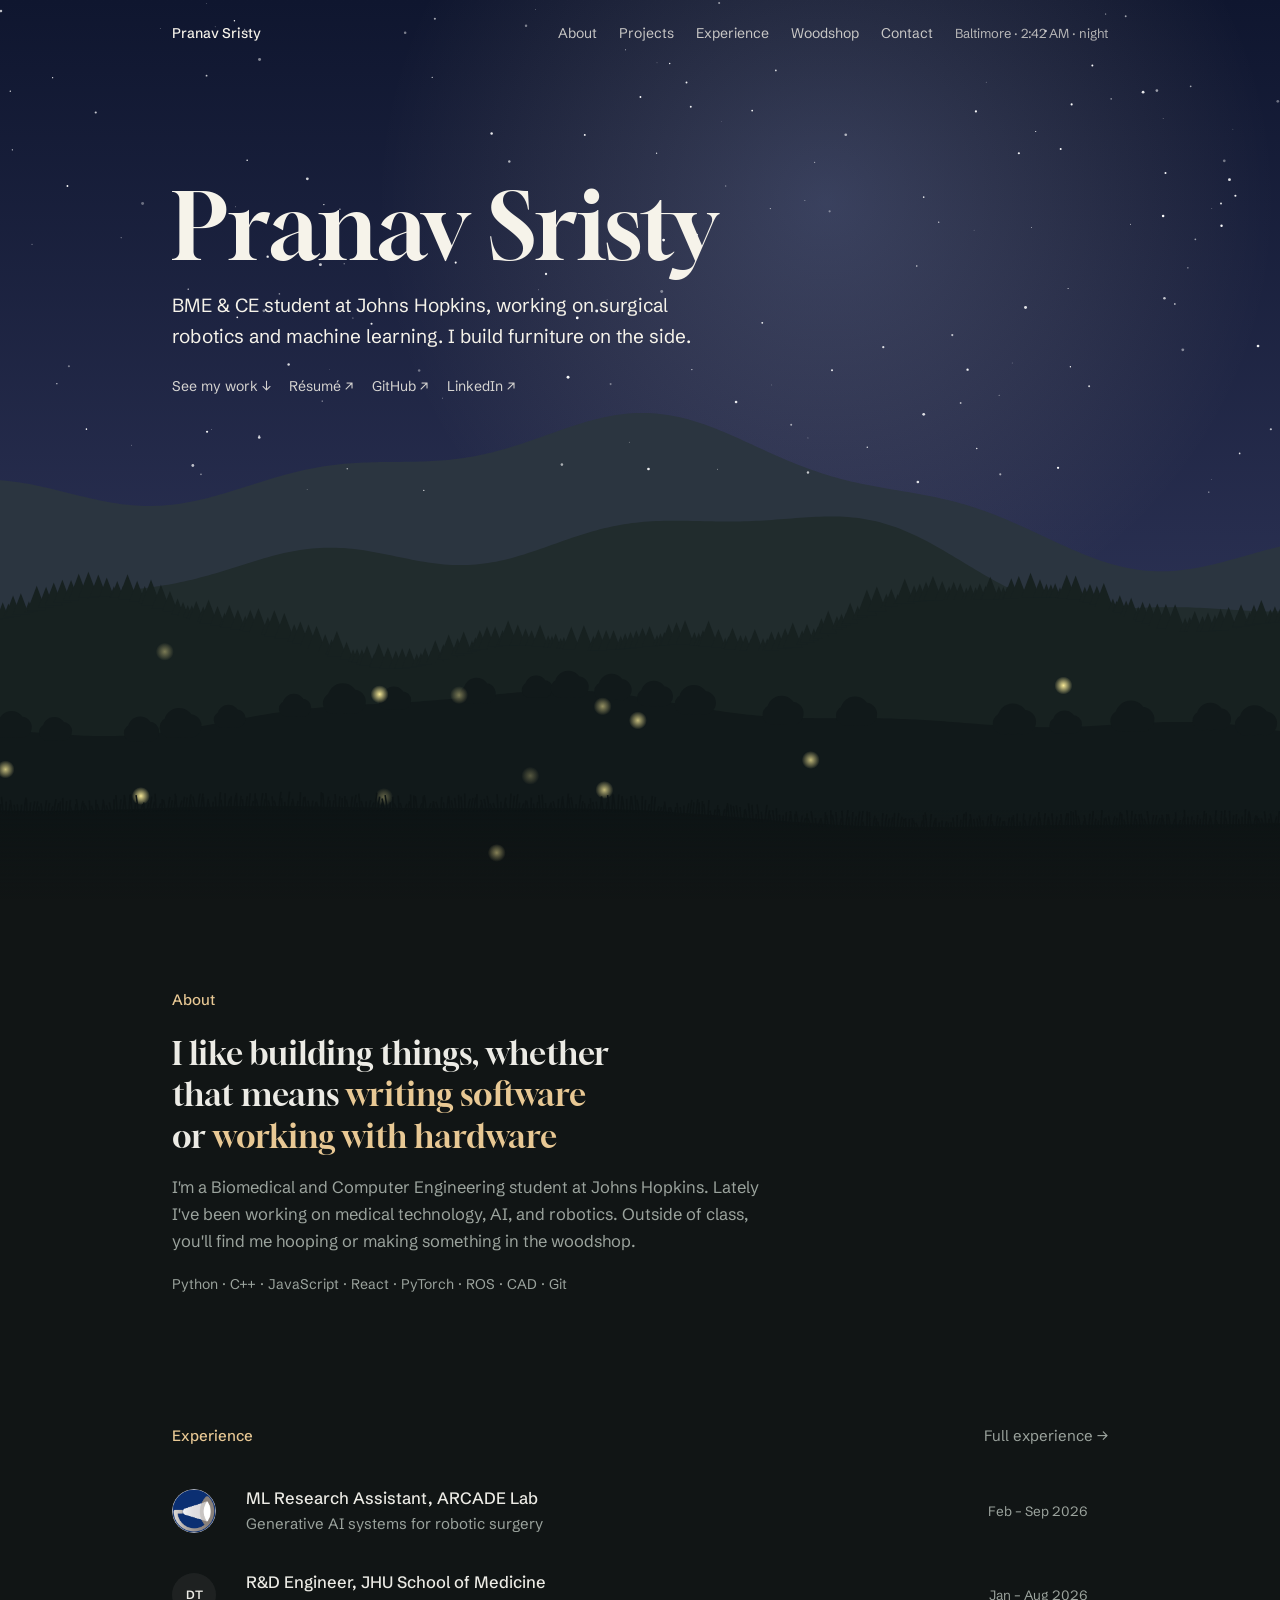
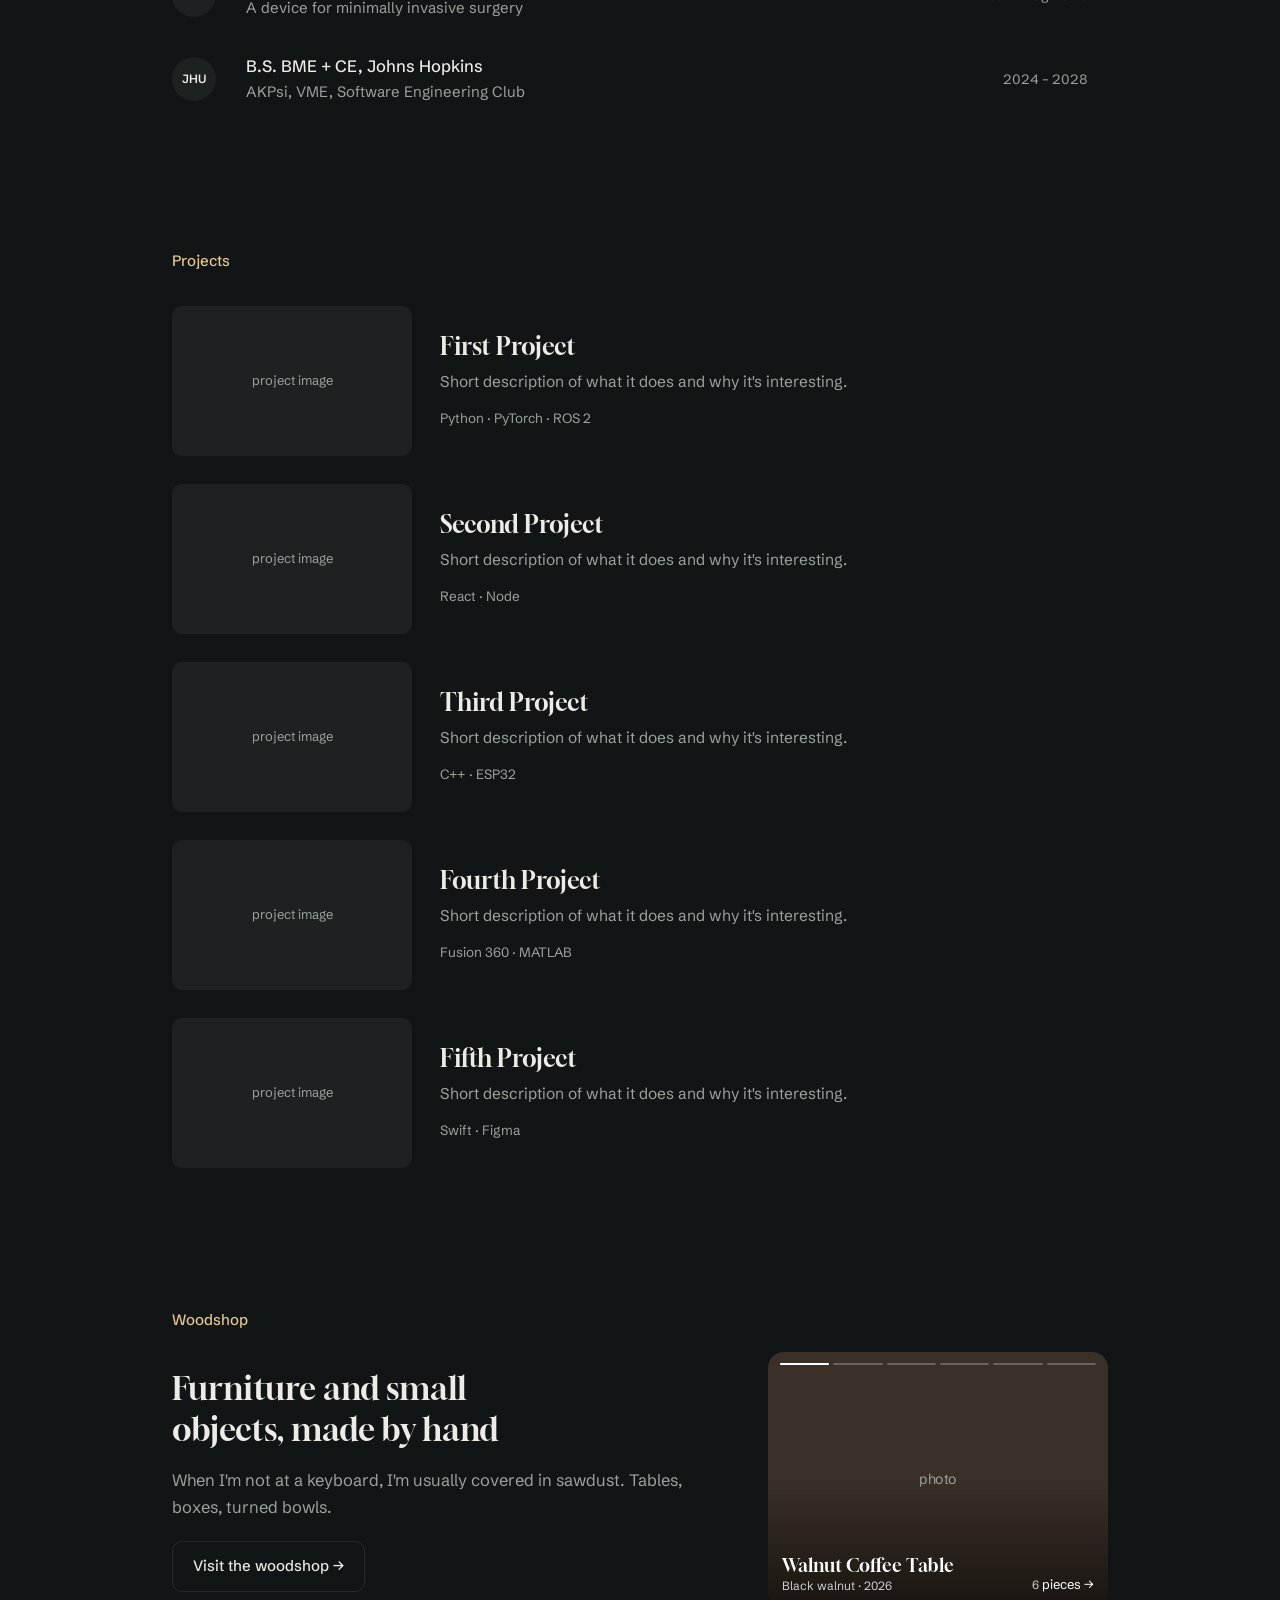
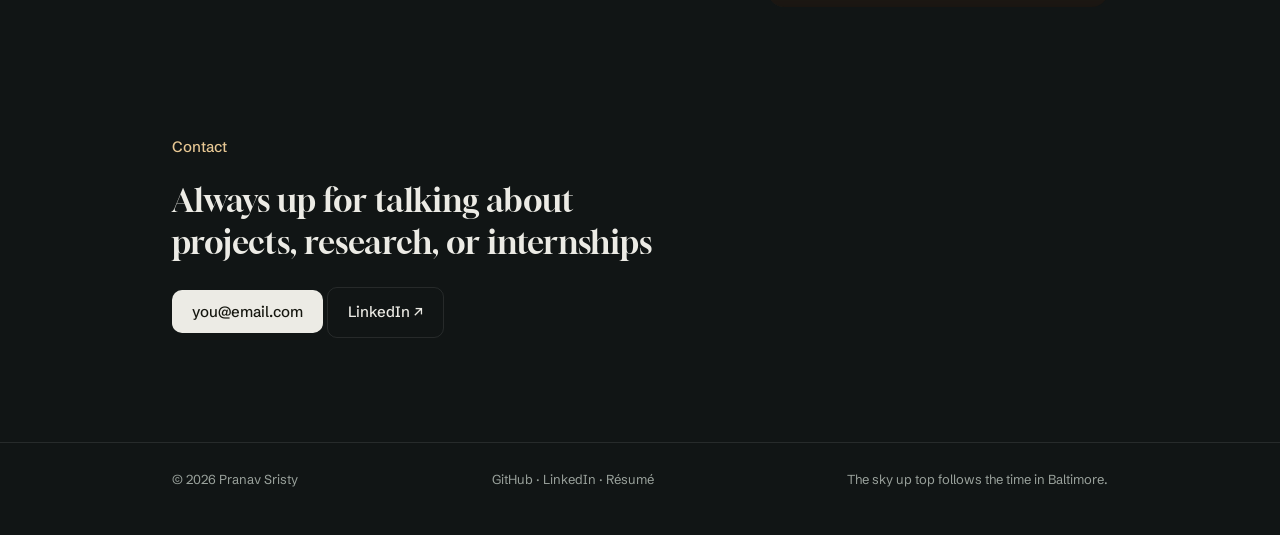
==== index.html @ ffb3550a "Rename Work to Projects, equal project rows, cleaner type and styling Co-Authored-By: Claude Opus 5." ====
<!DOCTYPE html>
<html lang="en">
<head>
  <meta charset="UTF-8" />
  <meta name="viewport" content="width=device-width, initial-scale=1.0" />
  <title>Pranav Sristy</title>
  <meta name="description" content="Pranav Sristy: Biomedical & Computer Engineering at Johns Hopkins. Surgical robotics, machine learning, and woodworking." />
  <link rel="preconnect" href="https://fonts.googleapis.com" />
  <link rel="preconnect" href="https://fonts.gstatic.com" crossorigin />
  <link href="https://fonts.googleapis.com/css2?family=Gloock&family=Schibsted+Grotesk:wght@400;500;600&display=swap" rel="stylesheet" />
  <link rel="stylesheet" href="style.css?v=10" />
</head>
<body>
  <header class="site-header">
    <div class="wrap">
      <a class="name" href="#top">Pranav Sristy</a>
      <nav><a href="#about" class="hide-sm">About</a><a href="#projects">Projects</a><a href="experience.html">Experience</a><a href="woodworking.html">Woodshop</a><a href="#contact" class="hide-sm">Contact</a><span class="when" id="when">Baltimore</span></nav>
    </div>
  </header>

  <section class="scene-hero" id="top">
    <canvas class="scene" aria-hidden="true"></canvas>
    <div class="hero-text"><div class="wrap">
      <h1 class="fade">Pranav Sristy</h1>
      <p class="fade" style="animation-delay:.2s">BME &amp; CE student at Johns Hopkins, working on surgical robotics and machine learning. I build furniture on the side.</p>
      <div class="hero-links fade" style="animation-delay:.35s"><a href="#projects">See my work ↓</a><a href="resume.pdf" target="_blank">Résumé ↗</a><a href="https://github.com/yourusername" target="_blank" rel="noopener">GitHub ↗</a><a href="https://linkedin.com/in/yourusername" target="_blank" rel="noopener">LinkedIn ↗</a></div>
    </div></div>
  </section>

  <main><div class="wrap">

    <!-- ============ ABOUT ============ -->
    <section id="about" class="reveal">
      <div class="label"><span>About</span></div>
      <p class="big">I like building things, whether that means <em>writing software</em> or <em>working with hardware</em></p>
      <p class="p">I'm a Biomedical and Computer Engineering student at Johns Hopkins. Lately I've been working on medical technology, AI, and robotics. Outside of class, you'll find me hooping or making something in the woodshop.</p>
      <p class="stack">Python · C++ · JavaScript · React · PyTorch · ROS · CAD · Git</p>
    </section>

    <!-- ============ EXPERIENCE ============
         Each row links to its entry on experience.html (the #id must match there) -->
    <section id="experience" class="reveal">
      <div class="label"><span>Experience</span><a href="experience.html">Full experience →</a></div>
      <a class="xp-row" href="experience.html#arcade"><div class="logo"><img src="images/arcade_img.png" alt="ARCADE Lab"></div><div><b>ML Research Assistant, ARCADE Lab</b><p>Generative AI systems for robotic surgery</p></div><span class="meta">Feb – Sep 2026<span class="arrow">→</span></span></a>
      <a class="xp-row" href="experience.html#design-team"><div class="logo">DT</div><div><b>R&amp;D Engineer, JHU School of Medicine</b><p>A device for minimally invasive surgery</p></div><span class="meta">Jan – Aug 2026<span class="arrow">→</span></span></a>
      <a class="xp-row" href="experience.html#jhu"><div class="logo">JHU</div><div><b>B.S. BME + CE, Johns Hopkins</b><p>AKPsi, VME, Software Engineering Club</p></div><span class="meta">2024 – 2028<span class="arrow">→</span></span></a>
    </section>

    <!-- ============ PROJECTS ============
         Each card opens its own page in projects/. To add a cover image, put it in images/ and swap the placeholder for the <img> -->
    <section id="projects">
      <div class="label reveal"><span>Projects</span></div>
      <div class="cards">
        <a class="card reveal" href="projects/project-1.html">
          <div class="img"><div class="ph">project image</div><!-- <img src="images/project-1/cover.jpg" alt="First Project"> --></div>
          <div class="b"><div class="top"><b>First Project</b><span class="go">→</span></div><p>Short description of what it does and why it's interesting.</p><p class="stack">Python · PyTorch · ROS 2</p></div>
        </a>
        <a class="card reveal" href="projects/project-2.html">
          <div class="img"><div class="ph">project image</div><!-- <img src="images/project-2/cover.jpg" alt="Second Project"> --></div>
          <div class="b"><div class="top"><b>Second Project</b><span class="go">→</span></div><p>Short description of what it does and why it's interesting.</p><p class="stack">React · Node</p></div>
        </a>
        <a class="card reveal" href="projects/project-3.html">
          <div class="img"><div class="ph">project image</div><!-- <img src="images/project-3/cover.jpg" alt="Third Project"> --></div>
          <div class="b"><div class="top"><b>Third Project</b><span class="go">→</span></div><p>Short description of what it does and why it's interesting.</p><p class="stack">C++ · ESP32</p></div>
        </a>
        <a class="card reveal" href="projects/project-4.html">
          <div class="img"><div class="ph">project image</div><!-- <img src="images/project-4/cover.jpg" alt="Fourth Project"> --></div>
          <div class="b"><div class="top"><b>Fourth Project</b><span class="go">→</span></div><p>Short description of what it does and why it's interesting.</p><p class="stack">Fusion 360 · MATLAB</p></div>
        </a>
        <a class="card reveal" href="projects/project-5.html">
          <div class="img"><div class="ph">project image</div><!-- <img src="images/project-5/cover.jpg" alt="Fifth Project"> --></div>
          <div class="b"><div class="top"><b>Fifth Project</b><span class="go">→</span></div><p>Short description of what it does and why it's interesting.</p><p class="stack">Swift · Figma</p></div>
        </a>
      </div>
    </section>

    <!-- ============ WOODSHOP ============ -->
    <section id="woodshop" class="reveal">
      <div class="label"><span>Woodshop</span></div>
      <div class="shop-row">
      <div>
        <p class="big">Furniture and small objects, made by hand</p>
        <p class="p">When I'm not at a keyboard, I'm usually covered in sawdust. Tables, boxes, turned bowls.</p>
        <a class="btn ghost" href="woodworking.html">Visit the woodshop →</a>
      </div>
      <!-- One frame that rotates through the pieces. To add a photo, replace a slide's
           <div class="ph">…</div> with <img src="images/woodworking/your-photo.jpg" alt="…">.
           Add or remove <figure> blocks freely; the counter and progress bars update themselves. -->
      <a class="shop-show" href="woodworking.html" id="shopShow" aria-label="See the woodshop">
        <figure class="slide" data-title="Walnut Coffee Table" data-meta="Black walnut · 2026"><div class="ph" style="background:#3a3027">photo</div></figure>
        <figure class="slide" data-title="Dovetailed Keepsake Box" data-meta="Cherry &amp; maple · 2025"><div class="ph" style="background:#3b2c26">photo</div></figure>
        <figure class="slide" data-title="Spalted Maple Bowl" data-meta="Spalted maple · 2025"><div class="ph" style="background:#36322a">photo</div></figure>
        <figure class="slide" data-title="End-Grain Cutting Board" data-meta="Maple, walnut, cherry · 2024"><div class="ph" style="background:#332d27">photo</div></figure>
        <figure class="slide" data-title="Oak Bookshelf" data-meta="White oak · 2024"><div class="ph" style="background:#38342b">photo</div></figure>
        <figure class="slide" data-title="Pen Set" data-meta="Assorted hardwoods · 2024"><div class="ph" style="background:#352e2a">photo</div></figure>
        <div class="show-bars" aria-hidden="true"></div>
        <div class="show-cap"><div><b id="showTitle"></b><span id="showMeta"></span></div><span class="show-cta"><span id="showCount"></span> pieces →</span></div>
      </a>
      </div>
    </section>

    <!-- ============ CONTACT ============ -->
    <section id="contact" class="reveal">
      <div class="label"><span>Contact</span></div>
      <p class="big">Always up for talking about projects, research, or internships</p>
      <button class="btn" id="copyEmail" data-email="you@email.com">you@email.com</button>
      <a class="btn ghost" href="https://linkedin.com/in/yourusername" target="_blank" rel="noopener">LinkedIn ↗</a>
      <span class="copied" id="copied">copied ✓</span>
    </section>

  </div></main>

  <footer class="site-footer">
    <div class="wrap">
      <span>© <span id="year">2026</span> Pranav Sristy</span>
      <span><a href="https://github.com/yourusername" target="_blank" rel="noopener">GitHub</a> · <a href="https://linkedin.com/in/yourusername" target="_blank" rel="noopener">LinkedIn</a> · <a href="resume.pdf" target="_blank">Résumé</a></span>
      <span>The sky up top follows the time in Baltimore.</span>
    </div>
  </footer>

  <script src="scene.js?v=10"></script>
  <script src="main.js?v=10"></script>
</body>
</html>
---- style.css ----
/* =========================================================
   Shared styles for every page of the portfolio.
   The sky scene at the top of each page lives in scene.js.
   ========================================================= */

:root {
  --page: #18201b;              /* updated live by scene.js to match the hills */
  --ink: #ecebe5;
  --muted: #9ba39d;
  --faint: rgba(236, 235, 229, .06);
  --line: rgba(236, 235, 229, .1);
  --accent: #e8c894;            /* warm sunlight */
  --hero-ink: #f6f3ea;
  --max: 62rem;
  --serif: "Gloock", Georgia, serif;
  --sans: "Schibsted Grotesk", system-ui, sans-serif;
  --ease-out: cubic-bezier(.2, .8, .2, 1);
  --ease-move: cubic-bezier(.65, 0, .35, 1);
  color-scheme: dark;
}

* { box-sizing: border-box; margin: 0; padding: 0; }
html { scroll-behavior: smooth; scroll-padding-top: 80px; }
body {
  background: var(--page); color: var(--ink);
  font-family: var(--sans); font-size: 16.5px; line-height: 1.65;
  -webkit-font-smoothing: antialiased; transition: background-color 1s;
}
a { color: inherit; text-decoration: none; }
img { max-width: 100%; display: block; }
::selection { background: var(--accent); color: #1a1710; }
:focus-visible { outline: 2px solid var(--accent); outline-offset: 3px; border-radius: 6px; }

.wrap { max-width: var(--max); margin: 0 auto; padding-left: 28px; padding-right: 28px; position: relative; }
.meta { font-size: 13.5px; color: var(--muted); font-variant-numeric: tabular-nums; }
.link { color: var(--ink); text-decoration: underline; text-decoration-color: rgba(236, 235, 229, .3); text-underline-offset: 4px; transition: text-decoration-color .2s, color .2s; }
.link:hover { text-decoration-color: var(--accent); }
.ph { position: absolute; inset: 0; display: grid; place-items: center; font-size: 13px; color: var(--muted); }

/* ============ HEADER ============ */
.site-header { position: fixed; top: 0; left: 0; right: 0; z-index: 50; color: var(--hero-ink); transition: background .4s, color .4s, box-shadow .4s; }
.site-header .wrap { display: flex; justify-content: space-between; align-items: center; height: 68px; font-size: 14px; }
.site-header .name { font-weight: 500; }
.site-header nav { display: flex; gap: 22px; align-items: center; }
.site-header nav a { opacity: .78; transition: opacity .2s; position: relative; }
.site-header nav a:hover, .site-header nav a.active { opacity: 1; }
.site-header nav a.active::after { content: ""; position: absolute; left: 0; right: 0; bottom: -4px; height: 1px; background: currentColor; }
.when { font-size: 13px; opacity: .7; }
.site-header.solid {
  color: var(--ink); background: color-mix(in srgb, var(--page) 82%, transparent);
  backdrop-filter: blur(14px); -webkit-backdrop-filter: blur(14px); box-shadow: 0 1px 0 var(--line);
}
.site-header.solid .when { display: none; }

/* ============ SKY SCENE ============ */
.scene-hero { position: relative; height: 100svh; min-height: 640px; max-height: 1000px; color: var(--hero-ink); overflow: hidden; }
.scene-hero.short { height: 58svh; min-height: 440px; max-height: 620px; }
.scene { position: absolute; inset: 0; width: 100%; height: 100%; display: block; }
.scene-hero::after { content: ""; position: absolute; left: 0; right: 0; bottom: 0; height: 90px; background: linear-gradient(transparent, var(--page)); pointer-events: none; z-index: 1; }
.hero-text { position: absolute; left: 0; right: 0; top: 20%; z-index: 2; }
.scene-hero.short .hero-text { top: 104px; }
.hero-text h1 { font-family: var(--serif); font-weight: 400; font-size: clamp(50px, 7.4vw, 92px); line-height: 1; text-wrap: balance; }
.scene-hero.short h1 { font-size: clamp(40px, 5.6vw, 68px); }
.hero-text p { margin-top: 18px; font-size: clamp(16px, 1.5vw, 19px); max-width: 44ch; opacity: .9; }
.hero-links { display: flex; gap: 18px; margin-top: 22px; font-size: 14px; flex-wrap: wrap; }
.hero-links a { opacity: .85; border-bottom: 1px solid transparent; transition: opacity .2s, border-color .2s; }
.hero-links a:hover { opacity: 1; border-color: currentColor; }
.back { display: inline-flex; gap: 8px; align-items: center; font-size: 14px; opacity: .8; margin-bottom: 18px; transition: opacity .2s; }
.back span { transition: transform .3s; }
.back:hover { opacity: 1; }
.back:hover span { transform: translateX(-4px); }

.fade { opacity: 0; transform: translateY(12px); filter: blur(6px); animation: fade-in 1.2s var(--ease-out) forwards; }
@keyframes fade-in { to { opacity: 1; transform: none; filter: none; } }
/* an animation (not a transition) so it never fights hover/press transitions on the same element */
.reveal { opacity: 0; }
.reveal.in { animation: rise .8s var(--ease-out) both; }
@keyframes rise { from { opacity: 0; transform: translateY(16px); } to { opacity: 1; transform: none; } }

/* ============ HOME SECTIONS ============ */
main { padding: 24px 0 40px; }
section { padding: 64px 0; }
.label { font-size: 15px; font-weight: 500; color: var(--accent); margin-bottom: 20px; display: flex; justify-content: space-between; align-items: baseline; gap: 16px; }
.label a { font-weight: 400; color: var(--muted); transition: color .2s; }
.label a:hover { color: var(--ink); }
.big { font-family: var(--serif); font-size: clamp(24px, 2.8vw, 32px); line-height: 1.3; max-width: 30ch; text-wrap: balance; }
.big em { font-style: normal; color: var(--accent); }
.p { color: var(--muted); margin-top: 16px; max-width: 60ch; }
.stack { margin-top: 18px; font-size: 14px; color: var(--muted); }

/* experience rows (home) */
.xp-row { display: grid; grid-template-columns: 56px 1fr auto; gap: 18px; align-items: center; padding: 16px 12px; margin: 0 -12px; border-radius: 12px; transition: background .3s; }
.xp-row:hover { background: var(--faint); }
.xp-row b { font-weight: 500; }
.xp-row p { color: var(--muted); font-size: 15px; }
.xp-row .meta { white-space: nowrap; }
.xp-row .arrow { display: inline-block; margin-left: 10px; color: var(--accent); opacity: 0; transform: translateX(-6px); transition: .3s; }
.xp-row:hover .arrow { opacity: 1; transform: none; }
.logo { width: 44px; height: 44px; border-radius: 50%; background: var(--faint); display: grid; place-items: center; font-size: 12px; font-weight: 600; overflow: hidden; flex-shrink: 0; }
.logo img { width: 100%; height: 100%; object-fit: cover; }

/* projects (home): every project gets the same row */
.cards { display: grid; gap: 4px; }
.card { display: grid; grid-template-columns: 240px 1fr; gap: 28px; align-items: center; padding: 12px; margin: 0 -12px; border-radius: 16px; transition: background .3s; }
.card:hover { background: var(--faint); }
.card:active { transform: scale(.99); }
.card .img { position: relative; aspect-ratio: 16/10; border-radius: 10px; background: var(--faint); overflow: hidden; }
.card .img img { width: 100%; height: 100%; object-fit: cover; transition: transform .8s var(--ease-out); }
.card:hover .img img { transform: scale(1.04); }
.card .top { display: flex; justify-content: space-between; gap: 12px; align-items: baseline; }
.card b { font-family: var(--serif); font-weight: 400; font-size: 24px; line-height: 1.2; transition: color .25s; }
.card:hover b { color: var(--accent); }
.card p { color: var(--muted); font-size: 15.5px; margin-top: 6px; max-width: 52ch; }
.card .stack { margin-top: 12px; font-size: 13.5px; }
.card .go { color: var(--accent); opacity: 0; transform: translateX(-6px); transition: opacity .25s, transform .25s var(--ease-out); }
.card:hover .go { opacity: 1; transform: none; }

/* woodshop slideshow (home) */
.shop-row { display: grid; grid-template-columns: 1fr 340px; gap: 40px; align-items: center; }
.shop-row .btn { margin-top: 20px; }
.shop-show { position: relative; display: block; aspect-ratio: 4/3; border-radius: 16px; overflow: hidden; background: var(--faint); isolation: isolate; }
.shop-show .slide { position: absolute; inset: 0; margin: 0; opacity: 0; transition: opacity 1.2s ease; }
.shop-show .slide.on { opacity: 1; }
.shop-show .slide img, .shop-show .slide .ph { width: 100%; height: 100%; object-fit: cover; transform: scale(1.02); }
.shop-show .slide.on img, .shop-show .slide.on .ph { animation: drift 6s ease-out forwards; }
@keyframes drift { from { transform: scale(1.02); } to { transform: scale(1.09); } }
.shop-show::after { content: ""; position: absolute; inset: 0; z-index: 1; pointer-events: none; background: linear-gradient(transparent 50%, rgba(0, 0, 0, .55)); }
.show-bars { position: absolute; left: 12px; right: 12px; top: 11px; z-index: 2; display: flex; gap: 4px; }
.show-bars i { flex: 1; height: 2px; border-radius: 2px; background: rgba(255, 255, 255, .25); overflow: hidden; }
.show-bars i::after { content: ""; display: block; height: 100%; width: 100%; background: #fff; transform: scaleX(0); transform-origin: left; }
.show-bars i.done::after { transform: scaleX(1); }
.show-bars i.on::after { animation: bar var(--dur, 4.5s) linear forwards; }
.shop-show.paused .show-bars i.on::after { animation-play-state: paused; }
@keyframes bar { to { transform: scaleX(1); } }
.show-cap { position: absolute; left: 14px; right: 14px; bottom: 12px; z-index: 2; display: flex; justify-content: space-between; align-items: flex-end; gap: 16px; color: #fff; }
.show-cap b { display: block; font-family: var(--serif); font-weight: 400; font-size: 18px; line-height: 1.15; transition: opacity .4s; }
.show-cap span { font-size: 12px; opacity: .8; }
.show-cap .show-cta { flex-shrink: 0; font-size: 13px; opacity: 1; transition: color .25s; }
.shop-show:hover .show-cta { color: var(--accent); }
.shop-show.swap .show-cap b, .shop-show.swap #showMeta { opacity: 0; }
#showMeta { display: block; transition: opacity .4s; }

.btn { display: inline-flex; align-items: center; gap: 8px; margin-top: 24px; padding: 12px 20px; border-radius: 10px; background: var(--ink); color: #15160f; font-weight: 500; font-family: inherit; font-size: 15px; border: none; cursor: pointer; transition: background .25s, transform .15s var(--ease-out); }
.btn:hover { background: var(--accent); }
.btn:active { transform: scale(.97); }
.btn.ghost { background: transparent; color: var(--ink); border: 1px solid var(--line); }
.btn.ghost:hover { border-color: var(--accent); background: transparent; }
.copied { display: inline-block; margin-left: 12px; font-size: 14px; color: var(--accent); opacity: 0; transform: translateX(-6px); transition: opacity .2s, transform .2s var(--ease-out); }
.copied.show { opacity: 1; transform: none; }
.btn.pulse { animation: pulse .5s var(--ease-out); }
@keyframes pulse { 0% { box-shadow: 0 0 0 0 rgba(232, 200, 148, .55); } 100% { box-shadow: 0 0 0 12px rgba(232, 200, 148, 0); } }

/* ============ FOOTER ============ */
.site-footer { border-top: 1px solid var(--line); }
.site-footer .wrap { padding-top: 26px; padding-bottom: 44px; color: var(--muted); font-size: 13px; display: flex; justify-content: space-between; gap: 12px; flex-wrap: wrap; }
.site-footer a:hover { color: var(--ink); }

/* ============ EXPERIENCE PAGE ============ */
.role { display: grid; grid-template-columns: 170px 1fr; gap: 32px; padding: 44px 0; scroll-margin-top: 90px; }
.role:first-child { padding-top: 24px; }
.role .side { display: flex; flex-direction: column; gap: 12px; }
.role .side .logo { width: 56px; height: 56px; }
.role .now { color: var(--accent); }
.role h2 { font-family: var(--serif); font-weight: 400; font-size: 30px; line-height: 1.15; }
.role .title { color: var(--accent); margin-top: 4px; font-size: 15px; }
.role .summary { margin-top: 14px; max-width: 60ch; }
.role ul { list-style: none; margin-top: 14px; display: grid; gap: 8px; max-width: 60ch; }
.role li { position: relative; padding-left: 20px; color: var(--muted); }
.role li::before { content: ""; position: absolute; left: 2px; top: .7em; width: 6px; height: 6px; border-radius: 50%; background: var(--accent); opacity: .7; }

:target.role h2 { color: var(--accent); transition: color 1.2s; }

/* ============ PROJECT PAGE ============ */
.facts { display: grid; grid-template-columns: repeat(4, 1fr); gap: 24px; margin-top: 8px; }
.facts .meta { display: block; margin-bottom: 2px; }
.facts b { font-weight: 500; font-size: 15px; }
.facts a { color: var(--accent); }
.cover { position: relative; aspect-ratio: 16/8; border-radius: 16px; overflow: hidden; background: var(--faint); margin-top: 28px; }
.cover img, .cover video { width: 100%; height: 100%; object-fit: cover; }
.article { display: grid; grid-template-columns: 170px 1fr; gap: 40px; padding: 56px 0 0; }
.toc { position: sticky; top: 96px; align-self: start; display: grid; gap: 6px; }
.toc a { font-size: 14px; color: var(--muted); transition: color .2s; }
.toc a:hover, .toc a.active { color: var(--ink); }
.toc a.active::before { content: "— "; color: var(--accent); }
.prose { max-width: 640px; }
.prose h2 { font-family: var(--serif); font-weight: 400; font-size: 28px; margin: 52px 0 12px; scroll-margin-top: 96px; }
.prose h2:first-child { margin-top: 0; }
.prose p { color: var(--muted); font-size: 16.5px; }
.prose p + p { margin-top: 14px; }
.prose strong { color: var(--ink); font-weight: 500; }
.prose ul { list-style: none; margin-top: 14px; display: grid; gap: 8px; }
.prose li { position: relative; padding-left: 20px; color: var(--muted); }
.prose li::before { content: ""; position: absolute; left: 2px; top: .7em; width: 6px; height: 6px; border-radius: 50%; background: var(--accent); opacity: .7; }
.prose figure { margin: 26px 0; }
.prose figure .frame { position: relative; aspect-ratio: 16/10; border-radius: 12px; overflow: hidden; background: var(--faint); }
.prose figure img { width: 100%; height: 100%; object-fit: cover; }
.prose figcaption { margin-top: 8px; font-size: 13.5px; color: var(--muted); }
.duo { display: grid; grid-template-columns: 1fr 1fr; gap: 12px; margin: 26px 0; }
.duo figure { margin: 0; }
.stats { display: grid; grid-template-columns: repeat(3, 1fr); gap: 12px; margin-top: 18px; }
.stats div { padding: 4px 0; }
.stats b { display: block; font-family: var(--serif); font-weight: 400; font-size: 30px; color: var(--accent); line-height: 1.1; }
.stats span { font-size: 13px; color: var(--muted); }
.pager { display: grid; grid-template-columns: 1fr 1fr; gap: 14px; margin: 80px 0 20px; padding-top: 28px; border-top: 1px solid var(--line); }
.pager a { padding: 8px 0; }
.pager b { transition: color .25s; }
.pager a:hover b { color: var(--accent); }
.pager a:last-child { text-align: right; }
.pager b { display: block; font-family: var(--serif); font-weight: 400; font-size: 24px; margin-top: 4px; }

/* ============ WOODSHOP PAGE ============ */
.filters { display: flex; flex-wrap: wrap; gap: 22px; margin-bottom: 28px; }
.chip { font: inherit; font-size: 15px; padding: 4px 0; border: none; background: none; color: var(--muted); cursor: pointer; position: relative; transition: color .2s; }
.chip:hover { color: var(--ink); }
.chip::after { content: ""; position: absolute; left: 0; right: 0; bottom: 0; height: 1.5px; background: var(--accent); transform: scaleX(0); transform-origin: left; transition: transform .25s var(--ease-out); }
.chip.on { color: var(--ink); }
.chip.on::after { transform: scaleX(1); }
.chip:active { transform: scale(.97); }
.gallery { columns: 3 240px; column-gap: 14px; }
.piece { break-inside: avoid; display: block; width: 100%; margin: 0 0 20px; padding: 0; border: none; background: none; color: inherit; font: inherit; text-align: left; cursor: zoom-in; }
.piece:active { transform: scale(.99); }
.piece h3 { transition: color .25s; }
.piece:hover h3 { color: var(--accent); }
.piece.hidden { display: none; }
.piece .img { position: relative; background: var(--faint); overflow: hidden; border-radius: 12px; }
.piece .img img { width: 100%; height: 100%; object-fit: cover; transition: transform .8s var(--ease-out); }
.piece:hover .img img { transform: scale(1.04); }
.piece .info { padding: 10px 2px 0; display: flex; justify-content: space-between; align-items: baseline; gap: 10px; }
.piece h3 { font-size: 15.5px; font-weight: 500; }
.tall { aspect-ratio: 3/4; } .wide-img { aspect-ratio: 4/3; } .square { aspect-ratio: 1; }

.lightbox { position: fixed; inset: 0; z-index: 200; display: grid; place-items: center; padding: 24px; background: rgba(8, 10, 9, .78); backdrop-filter: blur(14px); -webkit-backdrop-filter: blur(14px); opacity: 0; pointer-events: none; transition: opacity .2s ease-in; }
.lightbox.open { opacity: 1; pointer-events: auto; transition: opacity .25s var(--ease-out); }
.lb-inner { position: relative; display: grid; grid-template-columns: minmax(0, 1.6fr) minmax(240px, 1fr); width: 100%; max-width: 1060px; max-height: calc(100svh - 48px); border-radius: 18px; overflow: hidden; background: var(--page); transform: scale(.95); transition: transform .2s ease-in; }
.lightbox.open .lb-inner { transform: none; transition: transform .3s var(--ease-out); }
.lb-media { position: relative; min-height: 320px; background: var(--faint); }
.lb-media img { width: 100%; height: 100%; max-height: calc(100svh - 48px); object-fit: contain; }
.lb-body { padding: 30px; display: flex; flex-direction: column; gap: 12px; overflow-y: auto; }
.lb-body h2 { font-family: var(--serif); font-weight: 400; font-size: 30px; line-height: 1.1; }
.lb-body p { color: var(--muted); }
.specs { display: grid; margin-top: 4px; }
.specs div { display: flex; justify-content: space-between; gap: 12px; padding: 9px 0; font-size: 14px; }
.specs div + div { border-top: 1px solid var(--line); }
.lb-nav { display: flex; gap: 8px; margin-top: auto; padding-top: 10px; }
.lb-btn { width: 40px; height: 40px; border-radius: 50%; border: 1px solid var(--line); background: transparent; color: var(--ink); cursor: pointer; font-size: 16px; display: grid; place-items: center; transition: border-color .2s; }
.lb-btn:hover { border-color: var(--accent); }
.lb-btn:active { transform: scale(.94); }
.lb-close { position: absolute; top: 14px; right: 14px; z-index: 2; background: rgba(0, 0, 0, .35); }

/* ============ RESPONSIVE ============ */
@media (max-width: 760px) {
  .wrap { padding-left: 20px; padding-right: 20px; }
  .site-header nav { gap: 14px; }
  .site-header nav .hide-sm, .when { display: none; }
  .hero-text { top: 16%; }
  .scene-hero.short .hero-text { top: 92px; }
  .card { grid-template-columns: 1fr; gap: 14px; }
  .xp-row { grid-template-columns: 44px 1fr; }
  .xp-row .meta { grid-column: 2; }
  .shop-row { grid-template-columns: 1fr; gap: 24px; }
  .role, .article { grid-template-columns: 1fr; gap: 16px; }
  .role .side { flex-direction: row; align-items: center; }
  .toc { display: none; }
  .facts { grid-template-columns: repeat(2, 1fr); }
  .stats, .duo { grid-template-columns: 1fr; }
  .pager { grid-template-columns: 1fr; }
  .pager a:last-child { text-align: left; }
  .lb-inner { grid-template-columns: 1fr; overflow-y: auto; }
  .lb-media img { max-height: 55svh; }
}

@media (prefers-reduced-motion: reduce) {
  *, *::before, *::after { animation: none !important; transition: none !important; }
  .fade, .reveal { opacity: 1 !important; transform: none; filter: none; }
}
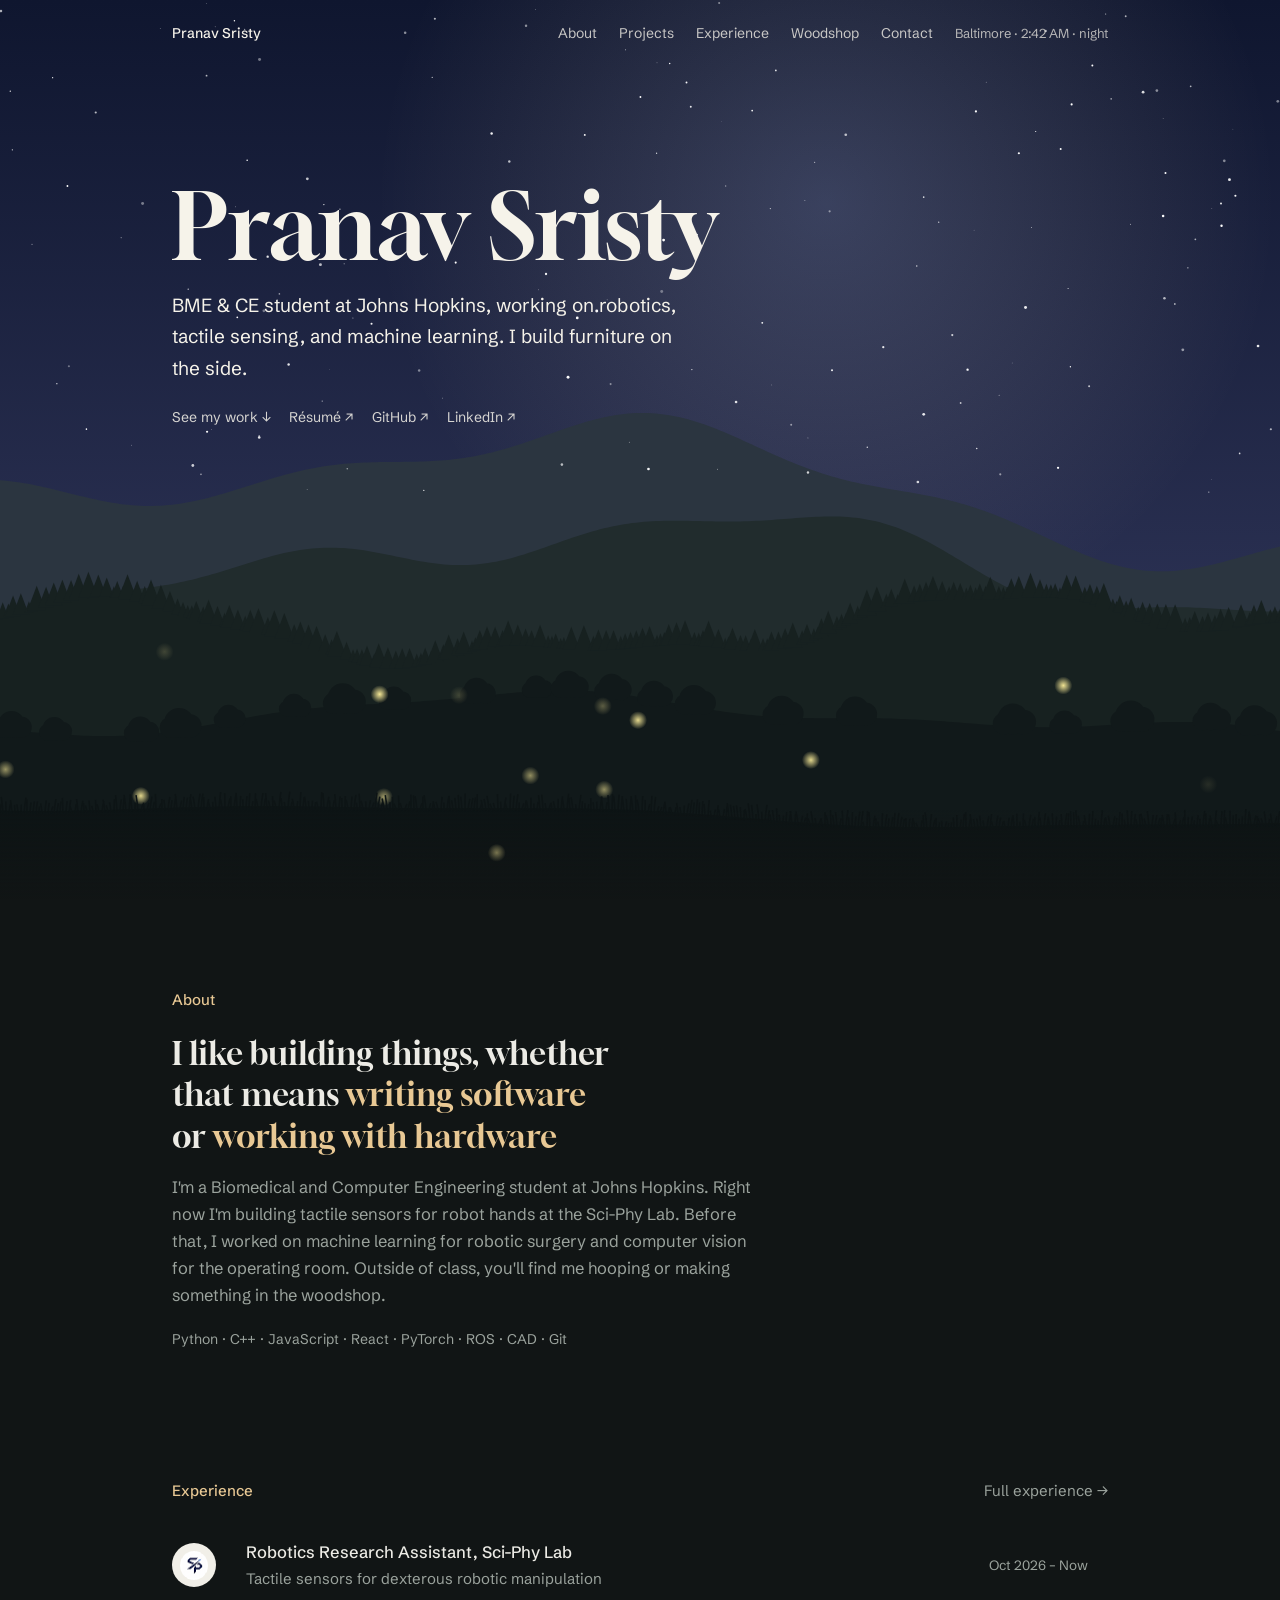
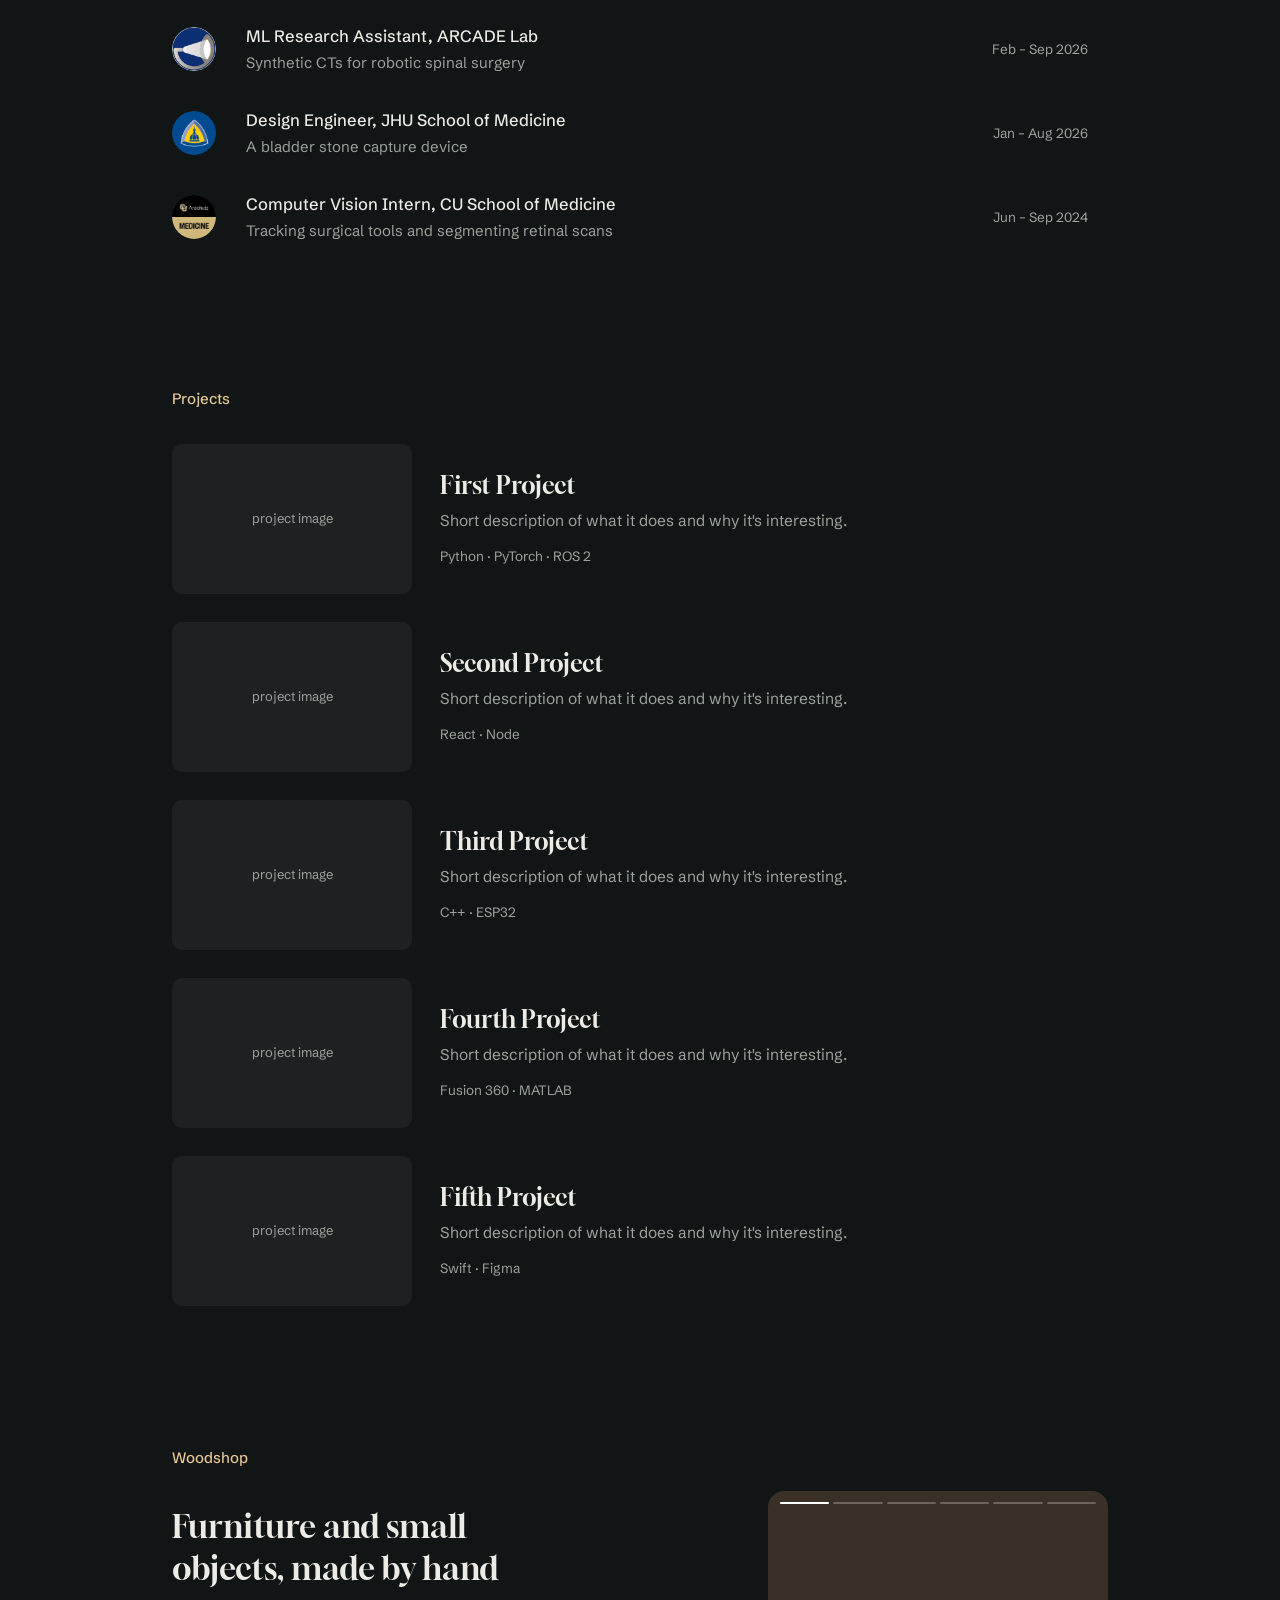
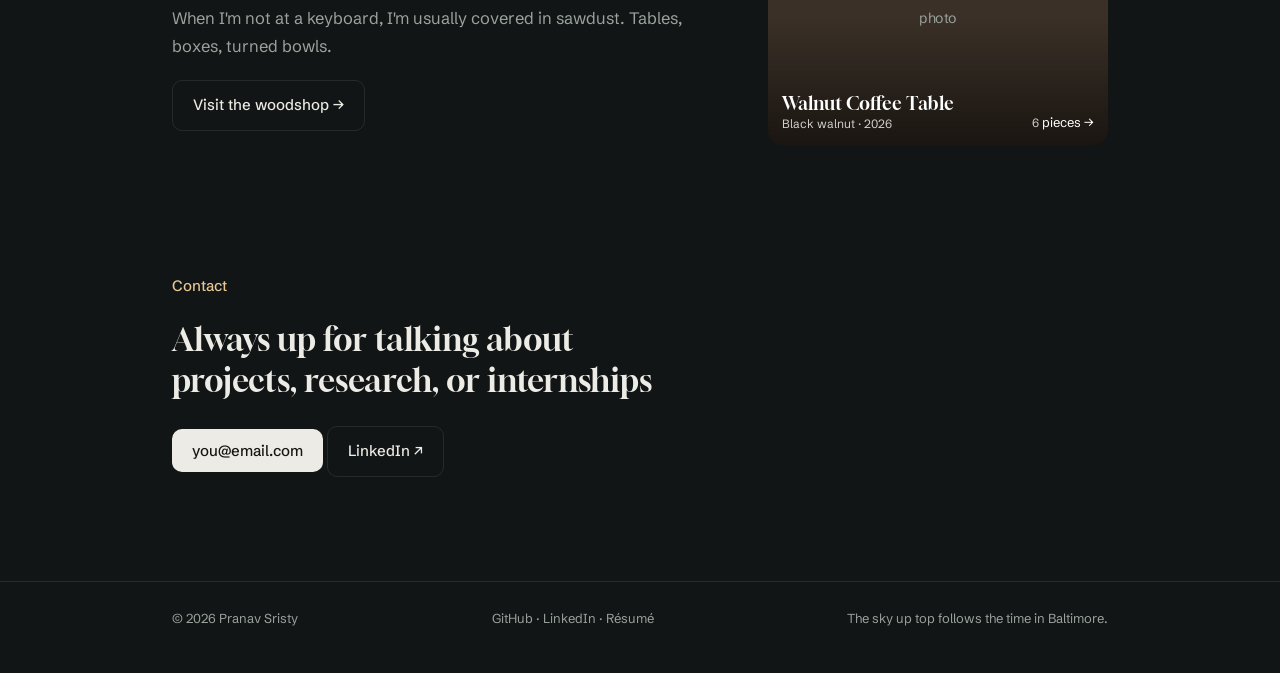
==== commit 08884c42: "added new logo" ====
--- a/index.html
+++ b/index.html
@@ -22,7 +22,7 @@
     <canvas class="scene" aria-hidden="true"></canvas>
     <div class="hero-text"><div class="wrap">
       <h1 class="fade">Pranav Sristy</h1>
-      <p class="fade" style="animation-delay:.2s">BME &amp; CE student at Johns Hopkins, working on surgical robotics and machine learning. I build furniture on the side.</p>
+      <p class="fade" style="animation-delay:.2s">BME &amp; CE student at Johns Hopkins, working on robotics, tactile sensing, and machine learning. I build furniture on the side.</p>
       <div class="hero-links fade" style="animation-delay:.35s"><a href="#projects">See my work ↓</a><a href="resume.pdf" target="_blank">Résumé ↗</a><a href="https://github.com/yourusername" target="_blank" rel="noopener">GitHub ↗</a><a href="https://linkedin.com/in/yourusername" target="_blank" rel="noopener">LinkedIn ↗</a></div>
     </div></div>
   </section>
@@ -33,7 +33,7 @@
     <section id="about" class="reveal">
       <div class="label"><span>About</span></div>
       <p class="big">I like building things, whether that means <em>writing software</em> or <em>working with hardware</em></p>
-      <p class="p">I'm a Biomedical and Computer Engineering student at Johns Hopkins. Lately I've been working on medical technology, AI, and robotics. Outside of class, you'll find me hooping or making something in the woodshop.</p>
+      <p class="p">I'm a Biomedical and Computer Engineering student at Johns Hopkins. Right now I'm building tactile sensors for robot hands at the Sci-Phy Lab. Before that, I worked on machine learning for robotic surgery and computer vision for the operating room. Outside of class, you'll find me hooping or making something in the woodshop.</p>
       <p class="stack">Python · C++ · JavaScript · React · PyTorch · ROS · CAD · Git</p>
     </section>
 
@@ -41,9 +41,10 @@
          Each row links to its entry on experience.html (the #id must match there) -->
     <section id="experience" class="reveal">
       <div class="label"><span>Experience</span><a href="experience.html">Full experience →</a></div>
-      <a class="xp-row" href="experience.html#arcade"><div class="logo"><img src="images/arcade_img.png" alt="ARCADE Lab"></div><div><b>ML Research Assistant, ARCADE Lab</b><p>Generative AI systems for robotic surgery</p></div><span class="meta">Feb – Sep 2026<span class="arrow">→</span></span></a>
-      <a class="xp-row" href="experience.html#design-team"><div class="logo">DT</div><div><b>R&amp;D Engineer, JHU School of Medicine</b><p>A device for minimally invasive surgery</p></div><span class="meta">Jan – Aug 2026<span class="arrow">→</span></span></a>
-      <a class="xp-row" href="experience.html#jhu"><div class="logo">JHU</div><div><b>B.S. BME + CE, Johns Hopkins</b><p>AKPsi, VME, Software Engineering Club</p></div><span class="meta">2024 – 2028<span class="arrow">→</span></span></a>
+      <a class="xp-row" href="experience.html#sciphy"><div class="logo light"><img src="images/sciphy2.png" alt="Sci-Phy Lab"></div><div><b>Robotics Research Assistant, Sci-Phy Lab</b><p>Tactile sensors for dexterous robotic manipulation</p></div><span class="meta">Oct 2026 – Now<span class="arrow">→</span></span></a>
+      <a class="xp-row" href="experience.html#arcade"><div class="logo"><img src="images/arcade_img.png" alt="ARCADE Lab"></div><div><b>ML Research Assistant, ARCADE Lab</b><p>Synthetic CTs for robotic spinal surgery</p></div><span class="meta">Feb – Sep 2026<span class="arrow">→</span></span></a>
+      <a class="xp-row" href="experience.html#design-team"><div class="logo"><img src="images/cropped_circle_image.png" alt="JHU School of Medicine"></div><div><b>Design Engineer, JHU School of Medicine</b><p>A bladder stone capture device</p></div><span class="meta">Jan – Aug 2026<span class="arrow">→</span></span></a>
+      <a class="xp-row" href="experience.html#cu-medicine"><div class="logo"><img src="images/cu-anschutz.png" alt="CU School of Medicine"></div><div><b>Computer Vision Intern, CU School of Medicine</b><p>Tracking surgical tools and segmenting retinal scans</p></div><span class="meta">Jun – Sep 2024<span class="arrow">→</span></span></a>
     </section>
 
     <!-- ============ PROJECTS ============
--- a/style.css
+++ b/style.css
@@ -32,7 +32,7 @@
 :focus-visible { outline: 2px solid var(--accent); outline-offset: 3px; border-radius: 6px; }
 
 .wrap { max-width: var(--max); margin: 0 auto; padding-left: 28px; padding-right: 28px; position: relative; }
-.meta { font-size: 13.5px; color: var(--muted); font-variant-numeric: tabular-nums; }
+.meta { font-size: 13.5px; color: var(--muted); }
 .link { color: var(--ink); text-decoration: underline; text-decoration-color: rgba(236, 235, 229, .3); text-underline-offset: 4px; transition: text-decoration-color .2s, color .2s; }
 .link:hover { text-decoration-color: var(--accent); }
 .ph { position: absolute; inset: 0; display: grid; place-items: center; font-size: 13px; color: var(--muted); }
@@ -98,6 +98,9 @@
 .xp-row:hover .arrow { opacity: 1; transform: none; }
 .logo { width: 44px; height: 44px; border-radius: 50%; background: var(--faint); display: grid; place-items: center; font-size: 12px; font-weight: 600; overflow: hidden; flex-shrink: 0; }
 .logo img { width: 100%; height: 100%; object-fit: cover; }
+/* small logos with transparent backgrounds: light backing, shown near their real size */
+.logo.light { background: #f1efe8; }
+.logo.light img { width: 64%; height: 64%; object-fit: contain; }
 
 /* projects (home): every project gets the same row */
 .cards { display: grid; gap: 4px; }
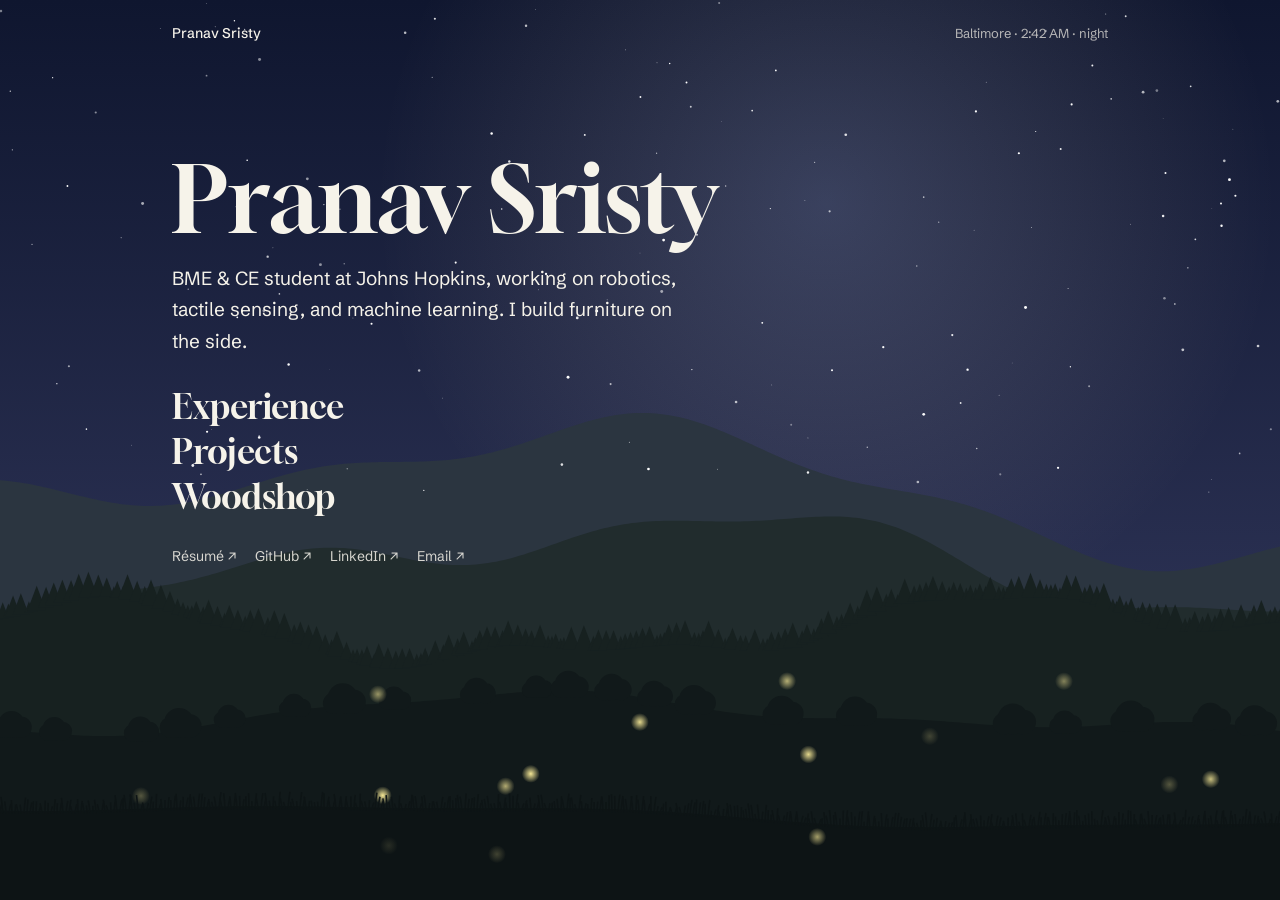
==== commit 165b97ce: "layout changes" ====
--- a/index.html
+++ b/index.html
@@ -8,118 +8,31 @@
   <link rel="preconnect" href="https://fonts.googleapis.com" />
   <link rel="preconnect" href="https://fonts.gstatic.com" crossorigin />
   <link href="https://fonts.googleapis.com/css2?family=Gloock&family=Schibsted+Grotesk:wght@400;500;600&display=swap" rel="stylesheet" />
-  <link rel="stylesheet" href="style.css?v=10" />
+  <link rel="stylesheet" href="style.css?v=11" />
 </head>
-<body>
+<body class="landing">
   <header class="site-header">
     <div class="wrap">
-      <a class="name" href="#top">Pranav Sristy</a>
-      <nav><a href="#about" class="hide-sm">About</a><a href="#projects">Projects</a><a href="experience.html">Experience</a><a href="woodworking.html">Woodshop</a><a href="#contact" class="hide-sm">Contact</a><span class="when" id="when">Baltimore</span></nav>
+      <span class="name">Pranav Sristy</span>
+      <span class="when" id="when">Baltimore</span>
     </div>
   </header>
 
-  <section class="scene-hero" id="top">
+  <!-- The landing page is one screen: the sky (scene.js, follows Baltimore time) plus three doors into the site -->
+  <main class="scene-hero" id="top">
     <canvas class="scene" aria-hidden="true"></canvas>
     <div class="hero-text"><div class="wrap">
       <h1 class="fade">Pranav Sristy</h1>
-      <p class="fade" style="animation-delay:.2s">BME &amp; CE student at Johns Hopkins, working on robotics, tactile sensing, and machine learning. I build furniture on the side.</p>
-      <div class="hero-links fade" style="animation-delay:.35s"><a href="#projects">See my work ↓</a><a href="resume.pdf" target="_blank">Résumé ↗</a><a href="https://github.com/yourusername" target="_blank" rel="noopener">GitHub ↗</a><a href="https://linkedin.com/in/yourusername" target="_blank" rel="noopener">LinkedIn ↗</a></div>
+      <p class="fade" style="animation-delay:.15s">BME &amp; CE student at Johns Hopkins, working on robotics, tactile sensing, and machine learning. I build furniture on the side.</p>
+      <nav class="doors fade" style="animation-delay:.3s" aria-label="Sections">
+        <a href="experience.html"><span>Experience</span><i>→</i></a>
+        <a href="projects.html"><span>Projects</span><i>→</i></a>
+        <a href="woodworking.html"><span>Woodshop</span><i>→</i></a>
+      </nav>
+      <div class="hero-links fade" style="animation-delay:.45s"><a href="resume.pdf" target="_blank">Résumé ↗</a><a href="https://github.com/yourusername" target="_blank" rel="noopener">GitHub ↗</a><a href="https://linkedin.com/in/yourusername" target="_blank" rel="noopener">LinkedIn ↗</a><a href="mailto:you@email.com">Email ↗</a></div>
     </div></div>
-  </section>
+  </main>
 
-  <main><div class="wrap">
-
-    <!-- ============ ABOUT ============ -->
-    <section id="about" class="reveal">
-      <div class="label"><span>About</span></div>
-      <p class="big">I like building things, whether that means <em>writing software</em> or <em>working with hardware</em></p>
-      <p class="p">I'm a Biomedical and Computer Engineering student at Johns Hopkins. Right now I'm building tactile sensors for robot hands at the Sci-Phy Lab. Before that, I worked on machine learning for robotic surgery and computer vision for the operating room. Outside of class, you'll find me hooping or making something in the woodshop.</p>
-      <p class="stack">Python · C++ · JavaScript · React · PyTorch · ROS · CAD · Git</p>
-    </section>
-
-    <!-- ============ EXPERIENCE ============
-         Each row links to its entry on experience.html (the #id must match there) -->
-    <section id="experience" class="reveal">
-      <div class="label"><span>Experience</span><a href="experience.html">Full experience →</a></div>
-      <a class="xp-row" href="experience.html#sciphy"><div class="logo light"><img src="images/sciphy2.png" alt="Sci-Phy Lab"></div><div><b>Robotics Research Assistant, Sci-Phy Lab</b><p>Tactile sensors for dexterous robotic manipulation</p></div><span class="meta">Oct 2026 – Now<span class="arrow">→</span></span></a>
-      <a class="xp-row" href="experience.html#arcade"><div class="logo"><img src="images/arcade_img.png" alt="ARCADE Lab"></div><div><b>ML Research Assistant, ARCADE Lab</b><p>Synthetic CTs for robotic spinal surgery</p></div><span class="meta">Feb – Sep 2026<span class="arrow">→</span></span></a>
-      <a class="xp-row" href="experience.html#design-team"><div class="logo"><img src="images/cropped_circle_image.png" alt="JHU School of Medicine"></div><div><b>Design Engineer, JHU School of Medicine</b><p>A bladder stone capture device</p></div><span class="meta">Jan – Aug 2026<span class="arrow">→</span></span></a>
-      <a class="xp-row" href="experience.html#cu-medicine"><div class="logo"><img src="images/cu-anschutz.png" alt="CU School of Medicine"></div><div><b>Computer Vision Intern, CU School of Medicine</b><p>Tracking surgical tools and segmenting retinal scans</p></div><span class="meta">Jun – Sep 2024<span class="arrow">→</span></span></a>
-    </section>
-
-    <!-- ============ PROJECTS ============
-         Each card opens its own page in projects/. To add a cover image, put it in images/ and swap the placeholder for the <img> -->
-    <section id="projects">
-      <div class="label reveal"><span>Projects</span></div>
-      <div class="cards">
-        <a class="card reveal" href="projects/project-1.html">
-          <div class="img"><div class="ph">project image</div><!-- <img src="images/project-1/cover.jpg" alt="First Project"> --></div>
-          <div class="b"><div class="top"><b>First Project</b><span class="go">→</span></div><p>Short description of what it does and why it's interesting.</p><p class="stack">Python · PyTorch · ROS 2</p></div>
-        </a>
-        <a class="card reveal" href="projects/project-2.html">
-          <div class="img"><div class="ph">project image</div><!-- <img src="images/project-2/cover.jpg" alt="Second Project"> --></div>
-          <div class="b"><div class="top"><b>Second Project</b><span class="go">→</span></div><p>Short description of what it does and why it's interesting.</p><p class="stack">React · Node</p></div>
-        </a>
-        <a class="card reveal" href="projects/project-3.html">
-          <div class="img"><div class="ph">project image</div><!-- <img src="images/project-3/cover.jpg" alt="Third Project"> --></div>
-          <div class="b"><div class="top"><b>Third Project</b><span class="go">→</span></div><p>Short description of what it does and why it's interesting.</p><p class="stack">C++ · ESP32</p></div>
-        </a>
-        <a class="card reveal" href="projects/project-4.html">
-          <div class="img"><div class="ph">project image</div><!-- <img src="images/project-4/cover.jpg" alt="Fourth Project"> --></div>
-          <div class="b"><div class="top"><b>Fourth Project</b><span class="go">→</span></div><p>Short description of what it does and why it's interesting.</p><p class="stack">Fusion 360 · MATLAB</p></div>
-        </a>
-        <a class="card reveal" href="projects/project-5.html">
-          <div class="img"><div class="ph">project image</div><!-- <img src="images/project-5/cover.jpg" alt="Fifth Project"> --></div>
-          <div class="b"><div class="top"><b>Fifth Project</b><span class="go">→</span></div><p>Short description of what it does and why it's interesting.</p><p class="stack">Swift · Figma</p></div>
-        </a>
-      </div>
-    </section>
-
-    <!-- ============ WOODSHOP ============ -->
-    <section id="woodshop" class="reveal">
-      <div class="label"><span>Woodshop</span></div>
-      <div class="shop-row">
-      <div>
-        <p class="big">Furniture and small objects, made by hand</p>
-        <p class="p">When I'm not at a keyboard, I'm usually covered in sawdust. Tables, boxes, turned bowls.</p>
-        <a class="btn ghost" href="woodworking.html">Visit the woodshop →</a>
-      </div>
-      <!-- One frame that rotates through the pieces. To add a photo, replace a slide's
-           <div class="ph">…</div> with <img src="images/woodworking/your-photo.jpg" alt="…">.
-           Add or remove <figure> blocks freely; the counter and progress bars update themselves. -->
-      <a class="shop-show" href="woodworking.html" id="shopShow" aria-label="See the woodshop">
-        <figure class="slide" data-title="Walnut Coffee Table" data-meta="Black walnut · 2026"><div class="ph" style="background:#3a3027">photo</div></figure>
-        <figure class="slide" data-title="Dovetailed Keepsake Box" data-meta="Cherry &amp; maple · 2025"><div class="ph" style="background:#3b2c26">photo</div></figure>
-        <figure class="slide" data-title="Spalted Maple Bowl" data-meta="Spalted maple · 2025"><div class="ph" style="background:#36322a">photo</div></figure>
-        <figure class="slide" data-title="End-Grain Cutting Board" data-meta="Maple, walnut, cherry · 2024"><div class="ph" style="background:#332d27">photo</div></figure>
-        <figure class="slide" data-title="Oak Bookshelf" data-meta="White oak · 2024"><div class="ph" style="background:#38342b">photo</div></figure>
-        <figure class="slide" data-title="Pen Set" data-meta="Assorted hardwoods · 2024"><div class="ph" style="background:#352e2a">photo</div></figure>
-        <div class="show-bars" aria-hidden="true"></div>
-        <div class="show-cap"><div><b id="showTitle"></b><span id="showMeta"></span></div><span class="show-cta"><span id="showCount"></span> pieces →</span></div>
-      </a>
-      </div>
-    </section>
-
-    <!-- ============ CONTACT ============ -->
-    <section id="contact" class="reveal">
-      <div class="label"><span>Contact</span></div>
-      <p class="big">Always up for talking about projects, research, or internships</p>
-      <button class="btn" id="copyEmail" data-email="you@email.com">you@email.com</button>
-      <a class="btn ghost" href="https://linkedin.com/in/yourusername" target="_blank" rel="noopener">LinkedIn ↗</a>
-      <span class="copied" id="copied">copied ✓</span>
-    </section>
-
-  </div></main>
-
-  <footer class="site-footer">
-    <div class="wrap">
-      <span>© <span id="year">2026</span> Pranav Sristy</span>
-      <span><a href="https://github.com/yourusername" target="_blank" rel="noopener">GitHub</a> · <a href="https://linkedin.com/in/yourusername" target="_blank" rel="noopener">LinkedIn</a> · <a href="resume.pdf" target="_blank">Résumé</a></span>
-      <span>The sky up top follows the time in Baltimore.</span>
-    </div>
-  </footer>
-
-  <script src="scene.js?v=10"></script>
-  <script src="main.js?v=10"></script>
+  <script src="scene.js?v=11"></script>
 </body>
 </html>
--- a/style.css
+++ b/style.css
@@ -250,6 +250,31 @@
 .lb-btn:active { transform: scale(.94); }
 .lb-close { position: absolute; top: 14px; right: 14px; z-index: 2; background: rgba(0, 0, 0, .35); }
 
+/* ============ LANDING (index.html): one screen, no scrolling ============ */
+body.landing { height: 100svh; overflow: hidden; }
+.landing .scene-hero { height: 100svh; min-height: 0; max-height: none; }
+.landing .scene-hero::after { display: none; }
+.landing .hero-text { top: 17%; }
+.doors { display: flex; flex-direction: column; align-items: flex-start; gap: 4px; margin-top: 30px; }
+.doors a { display: inline-flex; align-items: baseline; gap: 12px; font-family: var(--serif); font-size: clamp(26px, 2.8vw, 34px); line-height: 1.2; }
+.doors span { background: linear-gradient(currentColor, currentColor) 0 100% / 0 1px no-repeat; transition: background-size .35s var(--ease-out); }
+.doors a:hover span { background-size: 100% 1px; }
+.doors i { font-style: normal; font-size: .62em; opacity: 0; transform: translateX(-8px); transition: opacity .25s, transform .25s var(--ease-out); }
+.doors a:hover i, .doors a:focus-visible i { opacity: 1; transform: none; }
+.landing .hero-links { margin-top: 28px; }
+
+/* ============ INNER PAGES: plain, sleek, near black ============ */
+body.inner { --page: #0c0d0d; --faint: rgba(255, 255, 255, .05); --line: rgba(255, 255, 255, .08); }
+.inner .site-header { position: sticky; color: var(--ink); background: color-mix(in srgb, var(--page) 86%, transparent); backdrop-filter: blur(14px); -webkit-backdrop-filter: blur(14px); }
+.inner .site-header.solid { box-shadow: 0 1px 0 var(--line); }
+.inner main { padding-top: 0; }
+.page-head { padding: 64px 0 36px; }
+.page-head h1 { font-family: var(--serif); font-weight: 400; font-size: clamp(42px, 5.4vw, 60px); line-height: 1.05; }
+.page-head p { color: var(--muted); margin-top: 12px; max-width: 52ch; }
+.page-head .back { color: var(--muted); opacity: 1; margin-bottom: 20px; }
+.page-head .back:hover { color: var(--ink); }
+.inner .site-footer { margin-top: 60px; }
+
 /* ============ RESPONSIVE ============ */
 @media (max-width: 760px) {
   .wrap { padding-left: 20px; padding-right: 20px; }
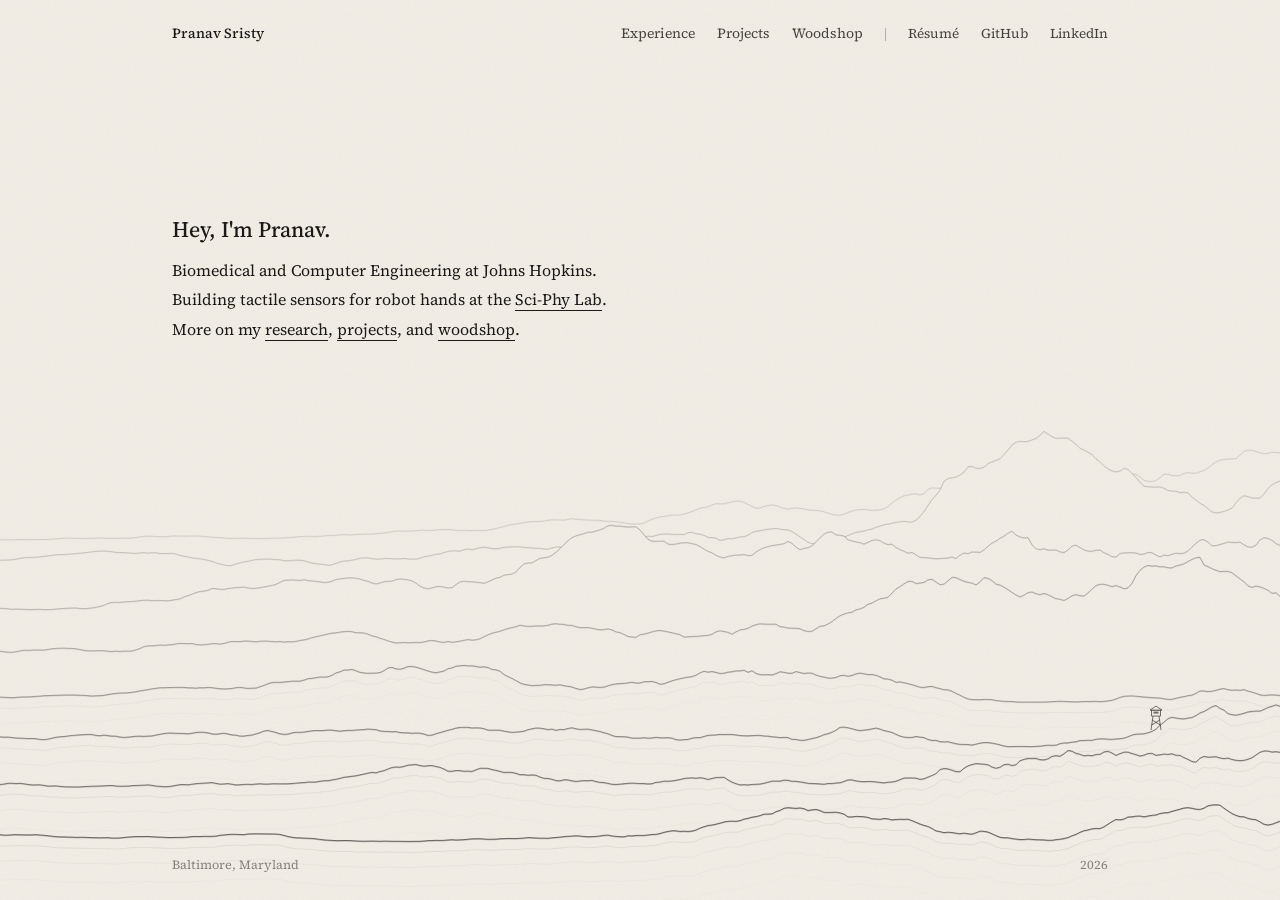
==== commit 024df0f7: "changed theme" ====
--- a/index.html
+++ b/index.html
@@ -4,35 +4,36 @@
   <meta charset="UTF-8" />
   <meta name="viewport" content="width=device-width, initial-scale=1.0" />
   <title>Pranav Sristy</title>
-  <meta name="description" content="Pranav Sristy: Biomedical & Computer Engineering at Johns Hopkins. Surgical robotics, machine learning, and woodworking." />
+  <meta name="description" content="Pranav Sristy: Biomedical & Computer Engineering at Johns Hopkins. Robotics, tactile sensing, machine learning, and woodworking." />
   <link rel="preconnect" href="https://fonts.googleapis.com" />
   <link rel="preconnect" href="https://fonts.gstatic.com" crossorigin />
-  <link href="https://fonts.googleapis.com/css2?family=Gloock&family=Schibsted+Grotesk:wght@400;500;600&display=swap" rel="stylesheet" />
-  <link rel="stylesheet" href="style.css?v=11" />
+  <link href="https://fonts.googleapis.com/css2?family=Source+Serif+4:opsz,wght@8..60,400;8..60,500&family=Geist:wght@400..600&display=swap" rel="stylesheet" />
+  <link rel="stylesheet" href="style.css?v=14" />
 </head>
 <body class="landing">
   <header class="site-header">
     <div class="wrap">
       <span class="name">Pranav Sristy</span>
-      <span class="when" id="when">Baltimore</span>
+      <nav>
+        <a href="experience.html">Experience</a><a href="projects.html">Projects</a><a href="woodworking.html">Woodshop</a>
+        <span class="sep" aria-hidden="true"></span>
+        <a class="ext" href="resume.pdf" target="_blank">Résumé</a><a class="ext" href="https://github.com/yourusername" target="_blank" rel="noopener">GitHub</a><a class="ext" href="https://linkedin.com/in/yourusername" target="_blank" rel="noopener">LinkedIn</a>
+      </nav>
     </div>
   </header>
 
-  <!-- The landing page is one screen: the sky (scene.js, follows Baltimore time) plus three doors into the site -->
-  <main class="scene-hero" id="top">
-    <canvas class="scene" aria-hidden="true"></canvas>
-    <div class="hero-text"><div class="wrap">
-      <h1 class="fade">Pranav Sristy</h1>
-      <p class="fade" style="animation-delay:.15s">BME &amp; CE student at Johns Hopkins, working on robotics, tactile sensing, and machine learning. I build furniture on the side.</p>
-      <nav class="doors fade" style="animation-delay:.3s" aria-label="Sections">
-        <a href="experience.html"><span>Experience</span><i>→</i></a>
-        <a href="projects.html"><span>Projects</span><i>→</i></a>
-        <a href="woodworking.html"><span>Woodshop</span><i>→</i></a>
-      </nav>
-      <div class="hero-links fade" style="animation-delay:.45s"><a href="resume.pdf" target="_blank">Résumé ↗</a><a href="https://github.com/yourusername" target="_blank" rel="noopener">GitHub ↗</a><a href="https://linkedin.com/in/yourusername" target="_blank" rel="noopener">LinkedIn ↗</a><a href="mailto:you@email.com">Email ↗</a></div>
-    </div></div>
+  <!-- One screen: pen-line mountains (scene.js) that reshape as the cursor passes over them -->
+  <main class="ink-hero">
+    <canvas class="ink" aria-hidden="true"></canvas>
+    <div class="wrap intro">
+      <h1 class="fade">Hey, I'm Pranav.</h1>
+      <p class="fade" style="animation-delay:.1s">Biomedical and Computer Engineering at Johns Hopkins.</p>
+      <p class="fade" style="animation-delay:.18s">Building tactile sensors for robot hands at the <a href="experience.html#sciphy">Sci-Phy Lab</a>.</p>
+      <p class="fade" style="animation-delay:.26s">More on my <a href="experience.html">research</a>, <a href="projects.html">projects</a>, and <a href="woodworking.html">woodshop</a>.</p>
+    </div>
+    <div class="wrap colophon"><span>Baltimore, Maryland</span><span>2026</span></div>
   </main>
 
-  <script src="scene.js?v=11"></script>
+  <script src="scene.js?v=14"></script>
 </body>
 </html>
--- a/style.css
+++ b/style.css
@@ -1,6 +1,6 @@
 /* =========================================================
    Shared styles for every page of the portfolio.
-   The sky scene at the top of each page lives in scene.js.
+   The ink landscape on the landing page lives in scene.js.
    ========================================================= */
 
 :root {
@@ -12,8 +12,8 @@
   --accent: #e8c894;            /* warm sunlight */
   --hero-ink: #f6f3ea;
   --max: 62rem;
-  --serif: "Gloock", Georgia, serif;
-  --sans: "Schibsted Grotesk", system-ui, sans-serif;
+  --serif: "Source Serif 4", Georgia, serif;
+  --sans: "Geist", system-ui, sans-serif;
   --ease-out: cubic-bezier(.2, .8, .2, 1);
   --ease-move: cubic-bezier(.65, 0, .35, 1);
   color-scheme: dark;
@@ -59,8 +59,8 @@
 .scene-hero::after { content: ""; position: absolute; left: 0; right: 0; bottom: 0; height: 90px; background: linear-gradient(transparent, var(--page)); pointer-events: none; z-index: 1; }
 .hero-text { position: absolute; left: 0; right: 0; top: 20%; z-index: 2; }
 .scene-hero.short .hero-text { top: 104px; }
-.hero-text h1 { font-family: var(--serif); font-weight: 400; font-size: clamp(50px, 7.4vw, 92px); line-height: 1; text-wrap: balance; }
-.scene-hero.short h1 { font-size: clamp(40px, 5.6vw, 68px); }
+.hero-text h1 { font-family: var(--serif); font-weight: 500; font-size: clamp(30px, 3.4vw, 42px); line-height: 1; text-wrap: balance; }
+.scene-hero.short h1 { font-size: clamp(28px, 3vw, 36px); }
 .hero-text p { margin-top: 18px; font-size: clamp(16px, 1.5vw, 19px); max-width: 44ch; opacity: .9; }
 .hero-links { display: flex; gap: 18px; margin-top: 22px; font-size: 14px; flex-wrap: wrap; }
 .hero-links a { opacity: .85; border-bottom: 1px solid transparent; transition: opacity .2s, border-color .2s; }
@@ -83,7 +83,7 @@
 .label { font-size: 15px; font-weight: 500; color: var(--accent); margin-bottom: 20px; display: flex; justify-content: space-between; align-items: baseline; gap: 16px; }
 .label a { font-weight: 400; color: var(--muted); transition: color .2s; }
 .label a:hover { color: var(--ink); }
-.big { font-family: var(--serif); font-size: clamp(24px, 2.8vw, 32px); line-height: 1.3; max-width: 30ch; text-wrap: balance; }
+.big { font-family: var(--serif); font-size: clamp(20px, 2vw, 24px); line-height: 1.35; max-width: 30ch; text-wrap: balance; }
 .big em { font-style: normal; color: var(--accent); }
 .p { color: var(--muted); margin-top: 16px; max-width: 60ch; }
 .stack { margin-top: 18px; font-size: 14px; color: var(--muted); }
@@ -111,7 +111,7 @@
 .card .img img { width: 100%; height: 100%; object-fit: cover; transition: transform .8s var(--ease-out); }
 .card:hover .img img { transform: scale(1.04); }
 .card .top { display: flex; justify-content: space-between; gap: 12px; align-items: baseline; }
-.card b { font-family: var(--serif); font-weight: 400; font-size: 24px; line-height: 1.2; transition: color .25s; }
+.card b { font-family: var(--serif); font-weight: 500; font-size: 19px; line-height: 1.2; transition: color .25s; }
 .card:hover b { color: var(--accent); }
 .card p { color: var(--muted); font-size: 15.5px; margin-top: 6px; max-width: 52ch; }
 .card .stack { margin-top: 12px; font-size: 13.5px; }
@@ -136,7 +136,7 @@
 .shop-show.paused .show-bars i.on::after { animation-play-state: paused; }
 @keyframes bar { to { transform: scaleX(1); } }
 .show-cap { position: absolute; left: 14px; right: 14px; bottom: 12px; z-index: 2; display: flex; justify-content: space-between; align-items: flex-end; gap: 16px; color: #fff; }
-.show-cap b { display: block; font-family: var(--serif); font-weight: 400; font-size: 18px; line-height: 1.15; transition: opacity .4s; }
+.show-cap b { display: block; font-family: var(--serif); font-weight: 500; font-size: 16px; line-height: 1.15; transition: opacity .4s; }
 .show-cap span { font-size: 12px; opacity: .8; }
 .show-cap .show-cta { flex-shrink: 0; font-size: 13px; opacity: 1; transition: color .25s; }
 .shop-show:hover .show-cta { color: var(--accent); }
@@ -164,7 +164,7 @@
 .role .side { display: flex; flex-direction: column; gap: 12px; }
 .role .side .logo { width: 56px; height: 56px; }
 .role .now { color: var(--accent); }
-.role h2 { font-family: var(--serif); font-weight: 400; font-size: 30px; line-height: 1.15; }
+.role h2 { font-family: var(--serif); font-weight: 500; font-size: 21px; line-height: 1.15; }
 .role .title { color: var(--accent); margin-top: 4px; font-size: 15px; }
 .role .summary { margin-top: 14px; max-width: 60ch; }
 .role ul { list-style: none; margin-top: 14px; display: grid; gap: 8px; max-width: 60ch; }
@@ -186,7 +186,7 @@
 .toc a:hover, .toc a.active { color: var(--ink); }
 .toc a.active::before { content: "— "; color: var(--accent); }
 .prose { max-width: 640px; }
-.prose h2 { font-family: var(--serif); font-weight: 400; font-size: 28px; margin: 52px 0 12px; scroll-margin-top: 96px; }
+.prose h2 { font-family: var(--serif); font-weight: 500; font-size: 21px; margin: 52px 0 12px; scroll-margin-top: 96px; }
 .prose h2:first-child { margin-top: 0; }
 .prose p { color: var(--muted); font-size: 16.5px; }
 .prose p + p { margin-top: 14px; }
@@ -202,14 +202,14 @@
 .duo figure { margin: 0; }
 .stats { display: grid; grid-template-columns: repeat(3, 1fr); gap: 12px; margin-top: 18px; }
 .stats div { padding: 4px 0; }
-.stats b { display: block; font-family: var(--serif); font-weight: 400; font-size: 30px; color: var(--accent); line-height: 1.1; }
+.stats b { display: block; font-family: var(--serif); font-weight: 500; font-size: 24px; color: var(--accent); line-height: 1.1; }
 .stats span { font-size: 13px; color: var(--muted); }
 .pager { display: grid; grid-template-columns: 1fr 1fr; gap: 14px; margin: 80px 0 20px; padding-top: 28px; border-top: 1px solid var(--line); }
 .pager a { padding: 8px 0; }
 .pager b { transition: color .25s; }
 .pager a:hover b { color: var(--accent); }
 .pager a:last-child { text-align: right; }
-.pager b { display: block; font-family: var(--serif); font-weight: 400; font-size: 24px; margin-top: 4px; }
+.pager b { display: block; font-family: var(--serif); font-weight: 500; font-size: 18px; margin-top: 4px; }
 
 /* ============ WOODSHOP PAGE ============ */
 .filters { display: flex; flex-wrap: wrap; gap: 22px; margin-bottom: 28px; }
@@ -239,7 +239,7 @@
 .lb-media { position: relative; min-height: 320px; background: var(--faint); }
 .lb-media img { width: 100%; height: 100%; max-height: calc(100svh - 48px); object-fit: contain; }
 .lb-body { padding: 30px; display: flex; flex-direction: column; gap: 12px; overflow-y: auto; }
-.lb-body h2 { font-family: var(--serif); font-weight: 400; font-size: 30px; line-height: 1.1; }
+.lb-body h2 { font-family: var(--serif); font-weight: 500; font-size: 22px; line-height: 1.1; }
 .lb-body p { color: var(--muted); }
 .specs { display: grid; margin-top: 4px; }
 .specs div { display: flex; justify-content: space-between; gap: 12px; padding: 9px 0; font-size: 14px; }
@@ -250,27 +250,38 @@
 .lb-btn:active { transform: scale(.94); }
 .lb-close { position: absolute; top: 14px; right: 14px; z-index: 2; background: rgba(0, 0, 0, .35); }
 
-/* ============ LANDING (index.html): one screen, no scrolling ============ */
-body.landing { height: 100svh; overflow: hidden; }
-.landing .scene-hero { height: 100svh; min-height: 0; max-height: none; }
-.landing .scene-hero::after { display: none; }
-.landing .hero-text { top: 17%; }
-.doors { display: flex; flex-direction: column; align-items: flex-start; gap: 4px; margin-top: 30px; }
-.doors a { display: inline-flex; align-items: baseline; gap: 12px; font-family: var(--serif); font-size: clamp(26px, 2.8vw, 34px); line-height: 1.2; }
-.doors span { background: linear-gradient(currentColor, currentColor) 0 100% / 0 1px no-repeat; transition: background-size .35s var(--ease-out); }
-.doors a:hover span { background-size: 100% 1px; }
-.doors i { font-style: normal; font-size: .62em; opacity: 0; transform: translateX(-8px); transition: opacity .25s, transform .25s var(--ease-out); }
-.doors a:hover i, .doors a:focus-visible i { opacity: 1; transform: none; }
-.landing .hero-links { margin-top: 28px; }
-
-/* ============ INNER PAGES: plain, sleek, near black ============ */
-body.inner { --page: #0c0d0d; --faint: rgba(255, 255, 255, .05); --line: rgba(255, 255, 255, .08); }
-.inner .site-header { position: sticky; color: var(--ink); background: color-mix(in srgb, var(--page) 86%, transparent); backdrop-filter: blur(14px); -webkit-backdrop-filter: blur(14px); }
-.inner .site-header.solid { box-shadow: 0 1px 0 var(--line); }
+/* ============ LANDING (index.html): ink mountains on paper, one screen ============ */
+body.landing { --page: #f2eee6; --ink: #1b1a18; --hero-ink: #1b1a18; height: 100svh; overflow: hidden; color-scheme: light; font-family: var(--serif); }
+body.landing ::selection { background: #1b1a18; color: #f2eee6; }
+.ink-hero { position: relative; height: 100svh; overflow: hidden; }
+.ink { position: absolute; inset: 0; width: 100%; height: 100%; display: block; touch-action: pan-y; }
+/* a little paper grain over everything */
+.ink-hero::after { content: ""; position: absolute; inset: 0; pointer-events: none; opacity: .08; mix-blend-mode: multiply;
+  background-image: url("data:image/svg+xml,%3Csvg xmlns='http://www.w3.org/2000/svg' width='180' height='180'%3E%3Cfilter id='n'%3E%3CfeTurbulence type='fractalNoise' baseFrequency='.85' numOctaves='2' stitchTiles='stitch'/%3E%3C/filter%3E%3Crect width='100%25' height='100%25' filter='url(%23n)'/%3E%3C/svg%3E"); }
+.landing .intro { position: absolute; left: 0; right: 0; top: 24%; z-index: 2; pointer-events: none; }
+.landing .intro > * { max-width: 30rem; pointer-events: auto; }
+.landing .intro h1 { font-family: var(--serif); font-weight: 500; font-size: 22px; line-height: 1.25; margin-bottom: 14px; }
+.landing .intro p { font-size: 16px; line-height: 1.6; opacity: .85; }
+.landing .intro p + p { margin-top: 4px; }
+.landing .intro a { background: linear-gradient(currentColor, currentColor) 0 100% / 100% 1px no-repeat; padding-bottom: 1px; transition: background-size .3s var(--ease-out); }
+.landing .intro a:hover { background-size: 0 1px; background-position: 100% 100%; }
+.landing .site-header nav { gap: 22px; }
+.landing .site-header nav a { opacity: .8; }
+.site-header .sep { width: 1px; height: 13px; background: currentColor; opacity: .28; }
+.site-header nav .ext { font-size: 13.5px; }
+.colophon { position: absolute; left: 0; right: 0; bottom: 24px; z-index: 2; display: flex; justify-content: space-between; font-size: 12.5px; opacity: .5; pointer-events: none; }
+
+/* ============ INNER PAGES: plain charcoal, one soft light following the cursor ============ */
+body.inner { --page: #141416; --ink: #e8e6e1; --muted: #8e8f94; --faint: rgba(255, 255, 255, .04); --line: rgba(255, 255, 255, .08); }
+.cursor-glow { position: fixed; inset: 0; z-index: -1; pointer-events: none;
+  background: radial-gradient(340px circle at var(--wx, 70%) var(--wy, 10%), rgba(232, 176, 120, .075), transparent 70%),
+              radial-gradient(560px circle at var(--cx, 70%) var(--cy, 10%), rgba(110, 146, 196, .06), transparent 70%); }
+.inner .site-header { position: sticky; color: var(--ink); background: transparent; }
+.inner .site-header.solid { background: color-mix(in srgb, var(--page) 86%, transparent); backdrop-filter: blur(14px); -webkit-backdrop-filter: blur(14px); box-shadow: 0 1px 0 var(--line); }
 .inner main { padding-top: 0; }
-.page-head { padding: 64px 0 36px; }
-.page-head h1 { font-family: var(--serif); font-weight: 400; font-size: clamp(42px, 5.4vw, 60px); line-height: 1.05; }
-.page-head p { color: var(--muted); margin-top: 12px; max-width: 52ch; }
+.page-head { padding: 56px 0 32px; }
+.page-head h1 { font-family: var(--serif); font-weight: 500; font-size: clamp(26px, 2.6vw, 32px); line-height: 1.15; }
+.page-head p { color: var(--muted); margin-top: 10px; max-width: 52ch; }
 .page-head .back { color: var(--muted); opacity: 1; margin-bottom: 20px; }
 .page-head .back:hover { color: var(--ink); }
 .inner .site-footer { margin-top: 60px; }
@@ -280,6 +291,9 @@
   .wrap { padding-left: 20px; padding-right: 20px; }
   .site-header nav { gap: 14px; }
   .site-header nav .hide-sm, .when { display: none; }
+  .site-header nav .ext, .site-header .sep { display: none; }
+  .landing .intro { top: 18%; }
+  .landing .intro p { font-size: 15px; }
   .hero-text { top: 16%; }
   .scene-hero.short .hero-text { top: 92px; }
   .card { grid-template-columns: 1fr; gap: 14px; }
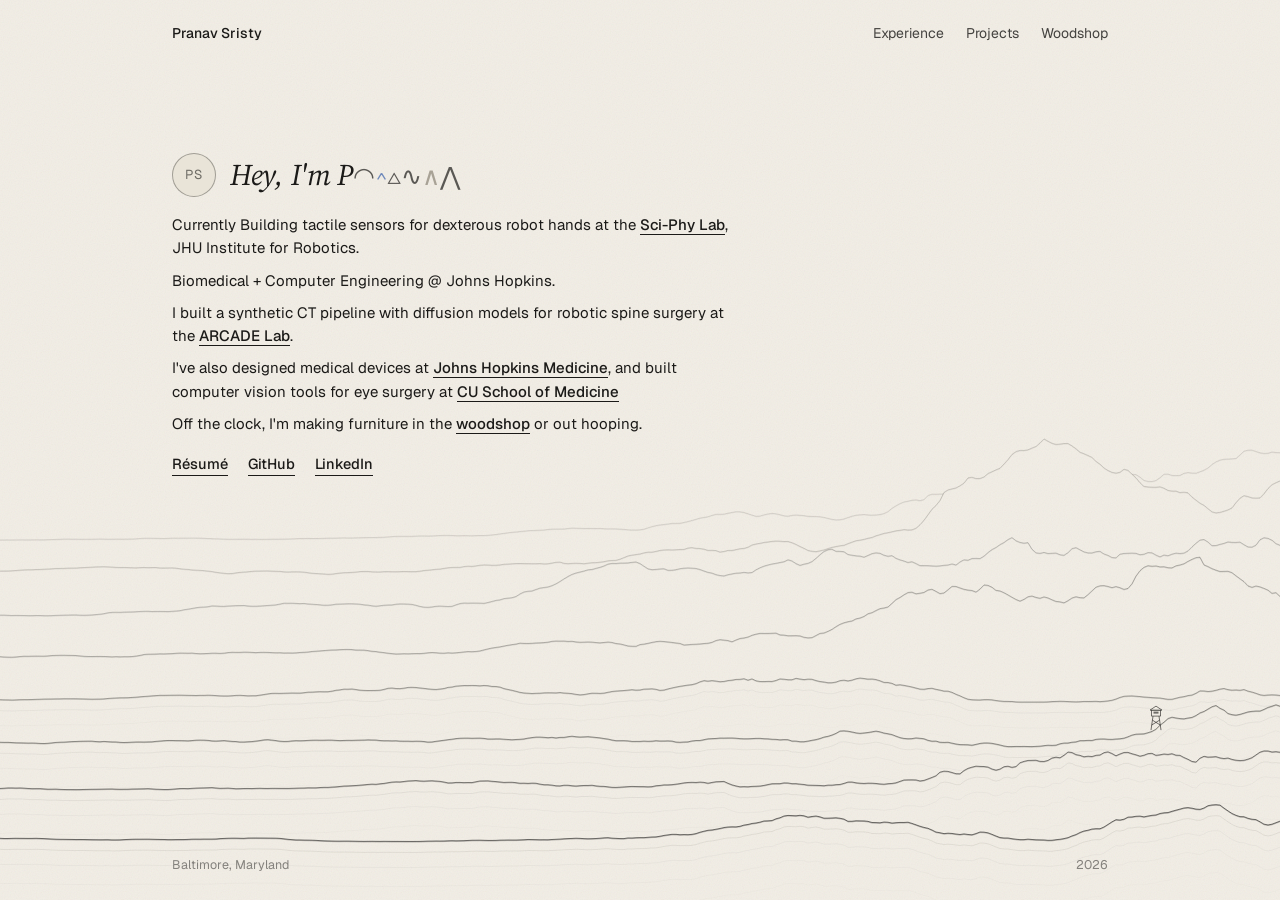
==== commit 1f86e37e: "small changes" ====
--- a/index.html
+++ b/index.html
@@ -7,8 +7,8 @@
   <meta name="description" content="Pranav Sristy: Biomedical & Computer Engineering at Johns Hopkins. Robotics, tactile sensing, machine learning, and woodworking." />
   <link rel="preconnect" href="https://fonts.googleapis.com" />
   <link rel="preconnect" href="https://fonts.gstatic.com" crossorigin />
-  <link href="https://fonts.googleapis.com/css2?family=Source+Serif+4:opsz,wght@8..60,400;8..60,500&family=Geist:wght@400..600&display=swap" rel="stylesheet" />
-  <link rel="stylesheet" href="style.css?v=14" />
+  <link href="https://fonts.googleapis.com/css2?family=Source+Serif+4:ital,opsz,wght@0,8..60,400;0,8..60,500;1,8..60,400&family=Geist:wght@400..600&display=swap" rel="stylesheet" />
+  <link rel="stylesheet" href="style.css?v=16" />
 </head>
 <body class="landing">
   <header class="site-header">
@@ -16,8 +16,6 @@
       <span class="name">Pranav Sristy</span>
       <nav>
         <a href="experience.html">Experience</a><a href="projects.html">Projects</a><a href="woodworking.html">Woodshop</a>
-        <span class="sep" aria-hidden="true"></span>
-        <a class="ext" href="resume.pdf" target="_blank">Résumé</a><a class="ext" href="https://github.com/yourusername" target="_blank" rel="noopener">GitHub</a><a class="ext" href="https://linkedin.com/in/yourusername" target="_blank" rel="noopener">LinkedIn</a>
       </nav>
     </div>
   </header>
@@ -26,14 +24,22 @@
   <main class="ink-hero">
     <canvas class="ink" aria-hidden="true"></canvas>
     <div class="wrap intro">
-      <h1 class="fade">Hey, I'm Pranav.</h1>
-      <p class="fade" style="animation-delay:.1s">Biomedical and Computer Engineering at Johns Hopkins.</p>
-      <p class="fade" style="animation-delay:.18s">Building tactile sensors for robot hands at the <a href="experience.html#sciphy">Sci-Phy Lab</a>.</p>
-      <p class="fade" style="animation-delay:.26s">More on my <a href="experience.html">research</a>, <a href="projects.html">projects</a>, and <a href="woodworking.html">woodshop</a>.</p>
+      <div class="hello fade">
+        <!-- profile photo: replace the initials with <img src="images/profile.jpg" alt="Pranav Sristy"> -->
+        <span class="avatar" aria-hidden="true">PS</span>
+        <h1 id="hello">Hey, I'm Pranav.</h1>
+      </div>
+      <p class="fade" style="animation-delay:.1s">Currently Building tactile sensors for dexterous robot hands at the <a href="experience.html#sciphy">Sci-Phy Lab</a>, JHU Institute for Robotics.</p>
+      <p class="fade" style="animation-delay:.16s">Biomedical + Computer Engineering @ Johns Hopkins.</p>
+      <p class="fade" style="animation-delay:.22s">I built a synthetic CT pipeline with diffusion models for robotic spine surgery at the <a href="experience.html#arcade">ARCADE Lab</a>.</p>
+      <p class="fade" style="animation-delay:.28s">I've also designed medical devices at <a href="experience.html#design-team">Johns Hopkins Medicine</a>, and built computer vision tools for eye surgery at <a href="experience.html#cu-medicine">CU School of Medicine</a></p>
+      <p class="fade" style="animation-delay:.34s">Off the clock, I'm making furniture in the <a href="woodworking.html">woodshop</a> or out hooping.</p>
+      <p class="links fade" style="animation-delay:.4s"><a href="resume.pdf" target="_blank">Résumé</a><a href="https://github.com/yourusername" target="_blank" rel="noopener">GitHub</a><a href="https://linkedin.com/in/yourusername" target="_blank" rel="noopener">LinkedIn</a></p>
     </div>
     <div class="wrap colophon"><span>Baltimore, Maryland</span><span>2026</span></div>
   </main>
 
-  <script src="scene.js?v=14"></script>
+  <script src="ribbon.js?v=16"></script>
+  <script src="scene.js?v=16"></script>
 </body>
 </html>
--- a/style.css
+++ b/style.css
@@ -158,20 +158,23 @@
 .site-footer .wrap { padding-top: 26px; padding-bottom: 44px; color: var(--muted); font-size: 13px; display: flex; justify-content: space-between; gap: 12px; flex-wrap: wrap; }
 .site-footer a:hover { color: var(--ink); }
 
-/* ============ EXPERIENCE PAGE ============ */
-.role { display: grid; grid-template-columns: 170px 1fr; gap: 32px; padding: 44px 0; scroll-margin-top: 90px; }
-.role:first-child { padding-top: 24px; }
-.role .side { display: flex; flex-direction: column; gap: 12px; }
-.role .side .logo { width: 56px; height: 56px; }
-.role .now { color: var(--accent); }
-.role h2 { font-family: var(--serif); font-weight: 500; font-size: 21px; line-height: 1.15; }
-.role .title { color: var(--accent); margin-top: 4px; font-size: 15px; }
-.role .summary { margin-top: 14px; max-width: 60ch; }
-.role ul { list-style: none; margin-top: 14px; display: grid; gap: 8px; max-width: 60ch; }
-.role li { position: relative; padding-left: 20px; color: var(--muted); }
-.role li::before { content: ""; position: absolute; left: 2px; top: .7em; width: 6px; height: 6px; border-radius: 50%; background: var(--accent); opacity: .7; }
-
-:target.role h2 { color: var(--accent); transition: color 1.2s; }
+/* ============ EXPERIENCE PAGE: quiet bordered rows ============ */
+.roles { display: grid; gap: 14px; }
+.role { border: 1px solid var(--line); border-radius: 12px; background: rgba(255, 255, 255, .012); padding: 22px 24px; scroll-margin-top: 90px; transition: border-color .3s; }
+.role:hover { border-color: rgba(255, 255, 255, .14); }
+.role-top { display: flex; align-items: flex-start; gap: 14px; }
+.role-top .logo { width: 34px; height: 34px; margin-top: 2px; }
+.role-name { flex: 1; min-width: 0; }
+.role h2 { font-family: var(--sans); font-weight: 600; font-size: 17px; line-height: 1.3; }
+.role .title { color: var(--muted); margin-top: 3px; font-size: 14.5px; }
+.role-when { text-align: right; font-size: 13px; line-height: 1.5; color: var(--muted); white-space: nowrap; }
+.role-body { padding-left: 48px; }
+.role .summary { margin-top: 14px; color: #b9b9bd; max-width: 68ch; }
+.role ul { list-style: none; margin-top: 10px; display: grid; gap: 6px; max-width: 68ch; }
+.role li { position: relative; padding-left: 16px; color: var(--muted); font-size: 15px; }
+.role li::before { content: ""; position: absolute; left: 1px; top: .72em; width: 4px; height: 4px; border-radius: 50%; background: currentColor; opacity: .6; }
+.role .stack { font-size: 13px; margin-top: 14px; }
+:target.role { border-color: rgba(120, 160, 255, .35); }
 
 /* ============ PROJECT PAGE ============ */
 .facts { display: grid; grid-template-columns: repeat(4, 1fr); gap: 24px; margin-top: 8px; }
@@ -251,40 +254,60 @@
 .lb-close { position: absolute; top: 14px; right: 14px; z-index: 2; background: rgba(0, 0, 0, .35); }
 
 /* ============ LANDING (index.html): ink mountains on paper, one screen ============ */
-body.landing { --page: #f2eee6; --ink: #1b1a18; --hero-ink: #1b1a18; height: 100svh; overflow: hidden; color-scheme: light; font-family: var(--serif); }
+body.landing { --page: #f2eee6; --ink: #1b1a18; --hero-ink: #1b1a18; height: 100svh; overflow: hidden; color-scheme: light; }
 body.landing ::selection { background: #1b1a18; color: #f2eee6; }
 .ink-hero { position: relative; height: 100svh; overflow: hidden; }
 .ink { position: absolute; inset: 0; width: 100%; height: 100%; display: block; touch-action: pan-y; }
 /* a little paper grain over everything */
 .ink-hero::after { content: ""; position: absolute; inset: 0; pointer-events: none; opacity: .08; mix-blend-mode: multiply;
   background-image: url("data:image/svg+xml,%3Csvg xmlns='http://www.w3.org/2000/svg' width='180' height='180'%3E%3Cfilter id='n'%3E%3CfeTurbulence type='fractalNoise' baseFrequency='.85' numOctaves='2' stitchTiles='stitch'/%3E%3C/filter%3E%3Crect width='100%25' height='100%25' filter='url(%23n)'/%3E%3C/svg%3E"); }
-.landing .intro { position: absolute; left: 0; right: 0; top: 24%; z-index: 2; pointer-events: none; }
-.landing .intro > * { max-width: 30rem; pointer-events: auto; }
-.landing .intro h1 { font-family: var(--serif); font-weight: 500; font-size: 22px; line-height: 1.25; margin-bottom: 14px; }
-.landing .intro p { font-size: 16px; line-height: 1.6; opacity: .85; }
-.landing .intro p + p { margin-top: 4px; }
-.landing .intro a { background: linear-gradient(currentColor, currentColor) 0 100% / 100% 1px no-repeat; padding-bottom: 1px; transition: background-size .3s var(--ease-out); }
+.landing .intro { position: absolute; left: 0; right: 0; top: 17%; z-index: 2; pointer-events: none; }
+.landing .intro > * { max-width: 35rem; pointer-events: auto; }
+.landing .hello { display: flex; align-items: center; gap: 14px; margin-bottom: 16px; }
+.landing .intro h1 { font-family: var(--serif); font-style: italic; font-weight: 400; font-size: 30px; line-height: 1.2; letter-spacing: -.01em; white-space: nowrap; }
+/* while the greeting assembles, unsettled letters are survey marks in ink or blue */
+.landing h1 .g { display: inline-block; font-style: normal; font-size: .82em; opacity: .7; }
+.landing h1 .g.b { color: #3a60aa; }
+.landing h1 .g.m { color: #8a8476; }
+.avatar { width: 44px; height: 44px; border-radius: 50%; flex-shrink: 0; overflow: hidden; display: grid; place-items: center;
+  border: 1px solid rgba(27, 26, 24, .35); background: #e9e4d8; font-size: 13px; letter-spacing: .04em; color: rgba(27, 26, 24, .6); }
+.avatar img { width: 100%; height: 100%; object-fit: cover; filter: grayscale(.15); }
+.landing .intro .links { display: flex; gap: 20px; margin-top: 18px; font-size: 14.5px; }
+.landing .intro p { font-size: 15px; line-height: 1.55; opacity: .82; }
+.landing .intro p + p { margin-top: 9px; }
+.landing .intro a { font-weight: 500; opacity: 1; background: linear-gradient(currentColor, currentColor) 0 100% / 100% 1px no-repeat; padding-bottom: 1px; transition: background-size .3s var(--ease-out); }
 .landing .intro a:hover { background-size: 0 1px; background-position: 100% 100%; }
 .landing .site-header nav { gap: 22px; }
 .landing .site-header nav a { opacity: .8; }
 .site-header .sep { width: 1px; height: 13px; background: currentColor; opacity: .28; }
 .site-header nav .ext { font-size: 13.5px; }
+.landing .ribbon { position: fixed; inset: 0; width: 100%; height: 100%; z-index: 1; pointer-events: none; }
 .colophon { position: absolute; left: 0; right: 0; bottom: 24px; z-index: 2; display: flex; justify-content: space-between; font-size: 12.5px; opacity: .5; pointer-events: none; }
 
-/* ============ INNER PAGES: plain charcoal, one soft light following the cursor ============ */
-body.inner { --page: #141416; --ink: #e8e6e1; --muted: #8e8f94; --faint: rgba(255, 255, 255, .04); --line: rgba(255, 255, 255, .08); }
-.cursor-glow { position: fixed; inset: 0; z-index: -1; pointer-events: none;
-  background: radial-gradient(340px circle at var(--wx, 70%) var(--wy, 10%), rgba(232, 176, 120, .075), transparent 70%),
-              radial-gradient(560px circle at var(--cx, 70%) var(--cy, 10%), rgba(110, 146, 196, .06), transparent 70%); }
+/* ============ INNER PAGES: near black, quiet rows, a thin blue ribbon trails the cursor ============ */
+body.inner { --page: #0a0a0b; --ink: #ececee; --muted: #8b8b90; --faint: rgba(255, 255, 255, .035); --line: rgba(255, 255, 255, .075); --accent: #8fb4ff; --max: 60rem; }
+body.inner ::selection { background: rgba(110, 150, 230, .4); color: #fff; }
+.ribbon { position: fixed; inset: 0; width: 100%; height: 100%; z-index: 0; pointer-events: none; }
+.inner main, .inner .site-footer { position: relative; z-index: 1; }
 .inner .site-header { position: sticky; color: var(--ink); background: transparent; }
 .inner .site-header.solid { background: color-mix(in srgb, var(--page) 86%, transparent); backdrop-filter: blur(14px); -webkit-backdrop-filter: blur(14px); box-shadow: 0 1px 0 var(--line); }
+.inner .site-header nav a { opacity: .6; }
+.inner .site-header nav a:hover, .inner .site-header nav a.active { opacity: 1; }
+.inner .site-header nav a.active::after { display: none; }
 .inner main { padding-top: 0; }
-.page-head { padding: 56px 0 32px; }
-.page-head h1 { font-family: var(--serif); font-weight: 500; font-size: clamp(26px, 2.6vw, 32px); line-height: 1.15; }
-.page-head p { color: var(--muted); margin-top: 10px; max-width: 52ch; }
+.page-head { padding: 48px 0 30px; }
+.page-head h1 { font-family: var(--serif); font-style: italic; font-weight: 400; font-size: clamp(32px, 3.4vw, 42px); line-height: 1.1; letter-spacing: -.01em; }
+.page-head p { color: var(--muted); margin-top: 8px; max-width: 52ch; font-size: 15px; }
 .page-head .back { color: var(--muted); opacity: 1; margin-bottom: 20px; }
 .page-head .back:hover { color: var(--ink); }
-.inner .site-footer { margin-top: 60px; }
+.inner .site-footer { margin-top: 70px; }
+/* project rows get the same bordered treatment */
+.inner .cards { gap: 14px; }
+.inner .card { margin: 0; padding: 16px; border: 1px solid var(--line); border-radius: 12px; background: rgba(255, 255, 255, .012); grid-template-columns: 200px 1fr; transition: border-color .3s; }
+.inner .card:hover { background: rgba(255, 255, 255, .012); border-color: rgba(255, 255, 255, .14); }
+.inner .card b { font-family: var(--sans); font-weight: 600; font-size: 17px; }
+.inner .card:hover b { color: var(--ink); }
+.inner .card .img { border-radius: 8px; }
 
 /* ============ RESPONSIVE ============ */
 @media (max-width: 760px) {
@@ -292,16 +315,21 @@
   .site-header nav { gap: 14px; }
   .site-header nav .hide-sm, .when { display: none; }
   .site-header nav .ext, .site-header .sep { display: none; }
-  .landing .intro { top: 18%; }
-  .landing .intro p { font-size: 15px; }
+  .landing .intro { top: 14%; }
+  .landing .intro p { font-size: 14px; }
+  .landing .intro h1 { font-size: 26px; }
   .hero-text { top: 16%; }
   .scene-hero.short .hero-text { top: 92px; }
   .card { grid-template-columns: 1fr; gap: 14px; }
   .xp-row { grid-template-columns: 44px 1fr; }
   .xp-row .meta { grid-column: 2; }
   .shop-row { grid-template-columns: 1fr; gap: 24px; }
-  .role, .article { grid-template-columns: 1fr; gap: 16px; }
-  .role .side { flex-direction: row; align-items: center; }
+  .article { grid-template-columns: 1fr; gap: 16px; }
+  .role { padding: 18px; }
+  .role-top { flex-wrap: wrap; }
+  .role-when { text-align: left; width: 100%; padding-left: 48px; }
+  .role-body { padding-left: 0; }
+  .inner .card { grid-template-columns: 1fr; }
   .toc { display: none; }
   .facts { grid-template-columns: repeat(2, 1fr); }
   .stats, .duo { grid-template-columns: 1fr; }
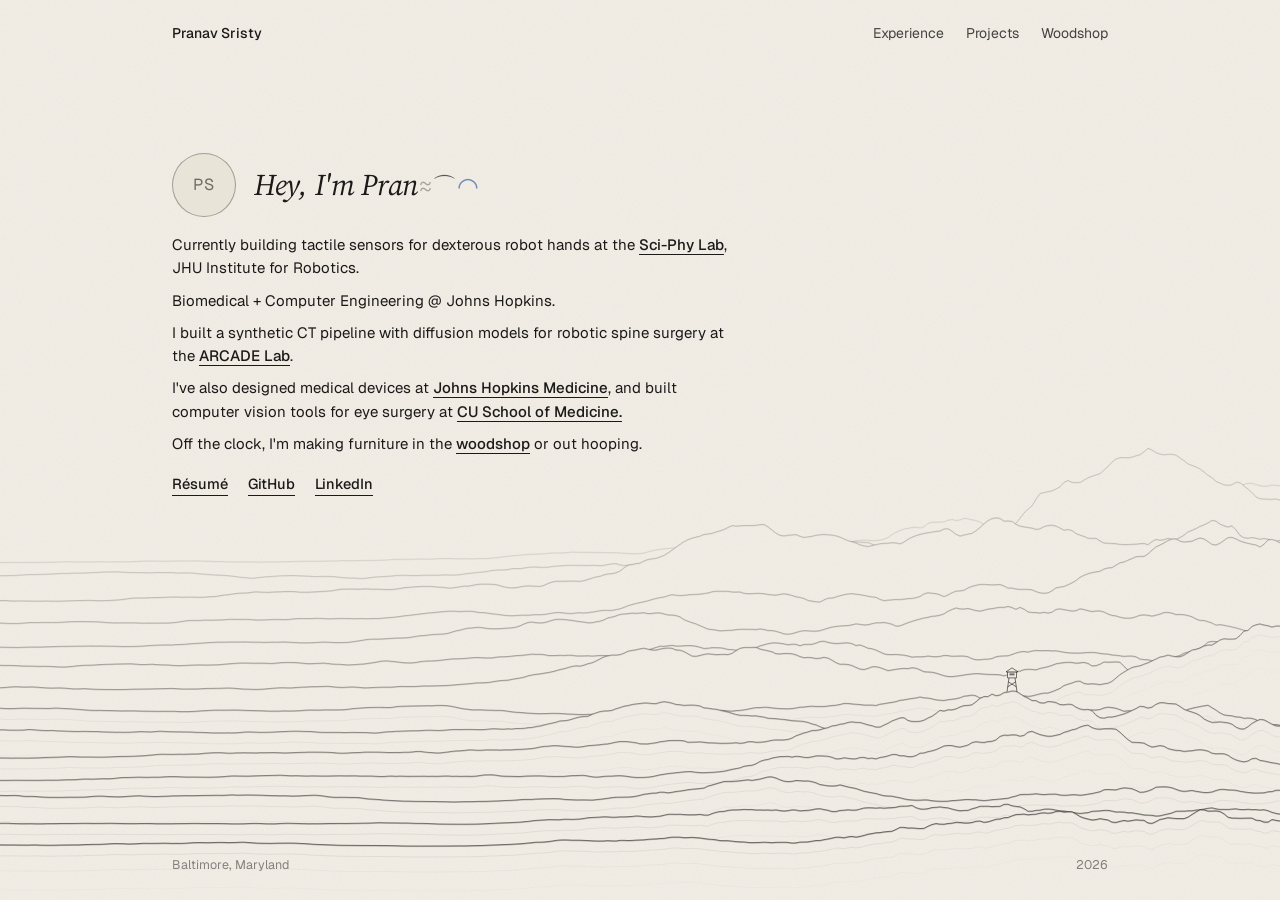
==== commit 86d71d17: "slight formatting" ====
--- a/index.html
+++ b/index.html
@@ -8,7 +8,7 @@
   <link rel="preconnect" href="https://fonts.googleapis.com" />
   <link rel="preconnect" href="https://fonts.gstatic.com" crossorigin />
   <link href="https://fonts.googleapis.com/css2?family=Source+Serif+4:ital,opsz,wght@0,8..60,400;0,8..60,500;1,8..60,400&family=Geist:wght@400..600&display=swap" rel="stylesheet" />
-  <link rel="stylesheet" href="style.css?v=16" />
+  <link rel="stylesheet" href="style.css?v=17" />
 </head>
 <body class="landing">
   <header class="site-header">
@@ -29,17 +29,16 @@
         <span class="avatar" aria-hidden="true">PS</span>
         <h1 id="hello">Hey, I'm Pranav.</h1>
       </div>
-      <p class="fade" style="animation-delay:.1s">Currently Building tactile sensors for dexterous robot hands at the <a href="experience.html#sciphy">Sci-Phy Lab</a>, JHU Institute for Robotics.</p>
+      <p class="fade" style="animation-delay:.1s">Currently building tactile sensors for dexterous robot hands at the <a href="experience.html#sciphy">Sci-Phy Lab</a>, JHU Institute for Robotics.</p>
       <p class="fade" style="animation-delay:.16s">Biomedical + Computer Engineering @ Johns Hopkins.</p>
       <p class="fade" style="animation-delay:.22s">I built a synthetic CT pipeline with diffusion models for robotic spine surgery at the <a href="experience.html#arcade">ARCADE Lab</a>.</p>
-      <p class="fade" style="animation-delay:.28s">I've also designed medical devices at <a href="experience.html#design-team">Johns Hopkins Medicine</a>, and built computer vision tools for eye surgery at <a href="experience.html#cu-medicine">CU School of Medicine</a></p>
+      <p class="fade" style="animation-delay:.28s">I've also designed medical devices at <a href="experience.html#design-team">Johns Hopkins Medicine</a>, and built computer vision tools for eye surgery at <a href="experience.html#cu-medicine">CU School of Medicine.</a></p>
       <p class="fade" style="animation-delay:.34s">Off the clock, I'm making furniture in the <a href="woodworking.html">woodshop</a> or out hooping.</p>
       <p class="links fade" style="animation-delay:.4s"><a href="resume.pdf" target="_blank">Résumé</a><a href="https://github.com/yourusername" target="_blank" rel="noopener">GitHub</a><a href="https://linkedin.com/in/yourusername" target="_blank" rel="noopener">LinkedIn</a></p>
     </div>
     <div class="wrap colophon"><span>Baltimore, Maryland</span><span>2026</span></div>
   </main>
 
-  <script src="ribbon.js?v=16"></script>
-  <script src="scene.js?v=16"></script>
+  <script src="scene.js?v=18"></script>
 </body>
 </html>
--- a/style.css
+++ b/style.css
@@ -263,14 +263,14 @@
   background-image: url("data:image/svg+xml,%3Csvg xmlns='http://www.w3.org/2000/svg' width='180' height='180'%3E%3Cfilter id='n'%3E%3CfeTurbulence type='fractalNoise' baseFrequency='.85' numOctaves='2' stitchTiles='stitch'/%3E%3C/filter%3E%3Crect width='100%25' height='100%25' filter='url(%23n)'/%3E%3C/svg%3E"); }
 .landing .intro { position: absolute; left: 0; right: 0; top: 17%; z-index: 2; pointer-events: none; }
 .landing .intro > * { max-width: 35rem; pointer-events: auto; }
-.landing .hello { display: flex; align-items: center; gap: 14px; margin-bottom: 16px; }
+.landing .hello { display: flex; align-items: center; gap: 18px; margin-bottom: 16px; }
 .landing .intro h1 { font-family: var(--serif); font-style: italic; font-weight: 400; font-size: 30px; line-height: 1.2; letter-spacing: -.01em; white-space: nowrap; }
 /* while the greeting assembles, unsettled letters are survey marks in ink or blue */
 .landing h1 .g { display: inline-block; font-style: normal; font-size: .82em; opacity: .7; }
 .landing h1 .g.b { color: #3a60aa; }
 .landing h1 .g.m { color: #8a8476; }
-.avatar { width: 44px; height: 44px; border-radius: 50%; flex-shrink: 0; overflow: hidden; display: grid; place-items: center;
-  border: 1px solid rgba(27, 26, 24, .35); background: #e9e4d8; font-size: 13px; letter-spacing: .04em; color: rgba(27, 26, 24, .6); }
+.avatar { width: 64px; height: 64px; border-radius: 50%; flex-shrink: 0; overflow: hidden; display: grid; place-items: center;
+  border: 1px solid rgba(27, 26, 24, .35); background: #e9e4d8; font-size: 16px; letter-spacing: .04em; color: rgba(27, 26, 24, .6); }
 .avatar img { width: 100%; height: 100%; object-fit: cover; filter: grayscale(.15); }
 .landing .intro .links { display: flex; gap: 20px; margin-top: 18px; font-size: 14.5px; }
 .landing .intro p { font-size: 15px; line-height: 1.55; opacity: .82; }
@@ -281,7 +281,6 @@
 .landing .site-header nav a { opacity: .8; }
 .site-header .sep { width: 1px; height: 13px; background: currentColor; opacity: .28; }
 .site-header nav .ext { font-size: 13.5px; }
-.landing .ribbon { position: fixed; inset: 0; width: 100%; height: 100%; z-index: 1; pointer-events: none; }
 .colophon { position: absolute; left: 0; right: 0; bottom: 24px; z-index: 2; display: flex; justify-content: space-between; font-size: 12.5px; opacity: .5; pointer-events: none; }
 
 /* ============ INNER PAGES: near black, quiet rows, a thin blue ribbon trails the cursor ============ */
@@ -318,6 +317,7 @@
   .landing .intro { top: 14%; }
   .landing .intro p { font-size: 14px; }
   .landing .intro h1 { font-size: 26px; }
+  .landing .avatar { width: 52px; height: 52px; font-size: 14px; }
   .hero-text { top: 16%; }
   .scene-hero.short .hero-text { top: 92px; }
   .card { grid-template-columns: 1fr; gap: 14px; }
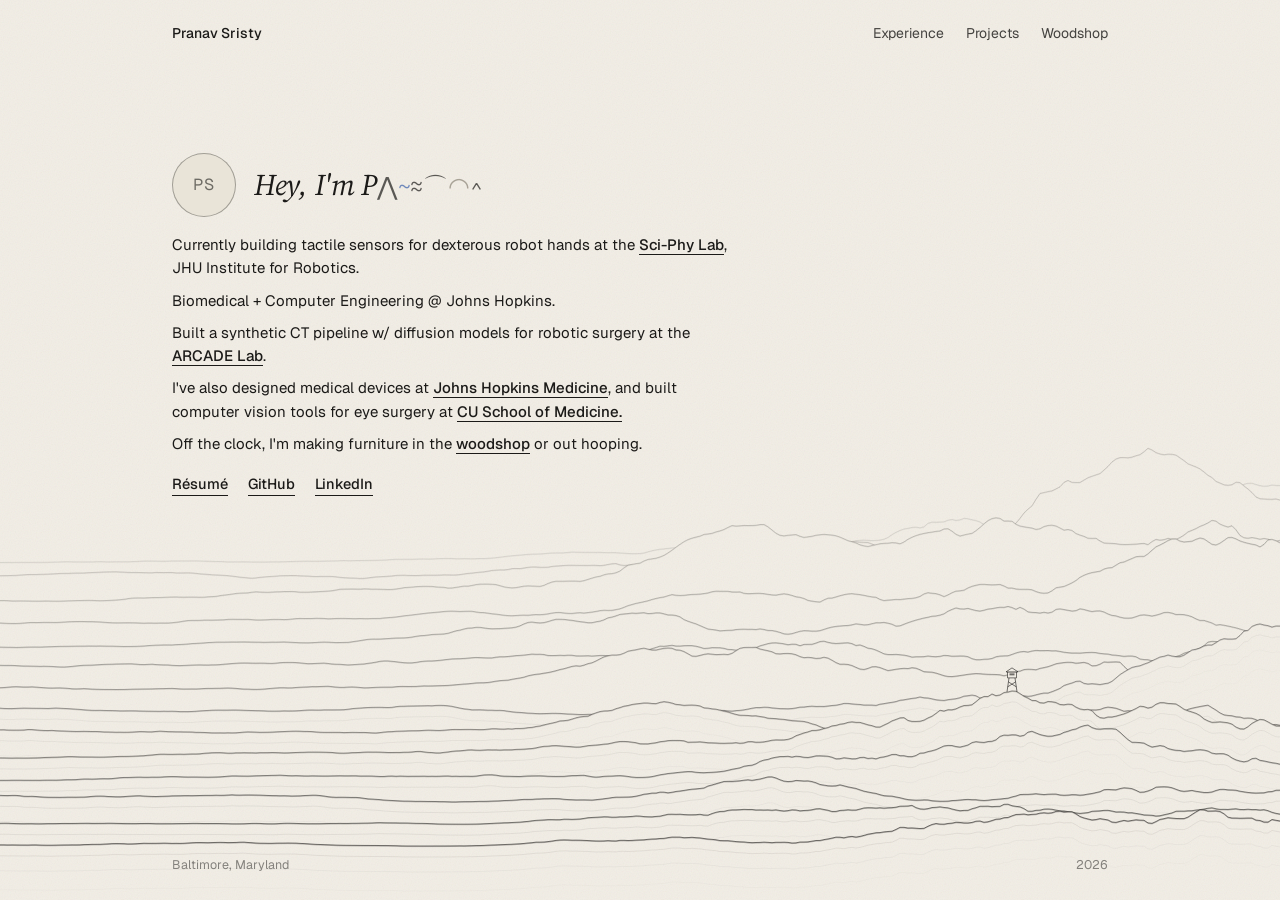
==== commit 530d01c1: "made some changes" ====
--- a/index.html
+++ b/index.html
@@ -31,7 +31,7 @@
       </div>
       <p class="fade" style="animation-delay:.1s">Currently building tactile sensors for dexterous robot hands at the <a href="experience.html#sciphy">Sci-Phy Lab</a>, JHU Institute for Robotics.</p>
       <p class="fade" style="animation-delay:.16s">Biomedical + Computer Engineering @ Johns Hopkins.</p>
-      <p class="fade" style="animation-delay:.22s">I built a synthetic CT pipeline with diffusion models for robotic spine surgery at the <a href="experience.html#arcade">ARCADE Lab</a>.</p>
+      <p class="fade" style="animation-delay:.22s">Built a synthetic CT pipeline w/ diffusion models for robotic surgery at the <a href="experience.html#arcade">ARCADE Lab</a>.</p>
       <p class="fade" style="animation-delay:.28s">I've also designed medical devices at <a href="experience.html#design-team">Johns Hopkins Medicine</a>, and built computer vision tools for eye surgery at <a href="experience.html#cu-medicine">CU School of Medicine.</a></p>
       <p class="fade" style="animation-delay:.34s">Off the clock, I'm making furniture in the <a href="woodworking.html">woodshop</a> or out hooping.</p>
       <p class="links fade" style="animation-delay:.4s"><a href="resume.pdf" target="_blank">Résumé</a><a href="https://github.com/yourusername" target="_blank" rel="noopener">GitHub</a><a href="https://linkedin.com/in/yourusername" target="_blank" rel="noopener">LinkedIn</a></p>
--- a/style.css
+++ b/style.css
@@ -195,6 +195,7 @@
 .prose p + p { margin-top: 14px; }
 .prose strong { color: var(--ink); font-weight: 500; }
 .prose ul { list-style: none; margin-top: 14px; display: grid; gap: 8px; }
+.prose ul + p { margin-top: 14px; }
 .prose li { position: relative; padding-left: 20px; color: var(--muted); }
 .prose li::before { content: ""; position: absolute; left: 2px; top: .7em; width: 6px; height: 6px; border-radius: 50%; background: var(--accent); opacity: .7; }
 .prose figure { margin: 26px 0; }
@@ -213,6 +214,71 @@
 .pager a:hover b { color: var(--accent); }
 .pager a:last-child { text-align: right; }
 .pager b { display: block; font-family: var(--serif); font-weight: 500; font-size: 18px; margin-top: 4px; }
+
+/* step-by-step "how it works" diagram on a project page */
+.flow { margin: 22px 0 8px; }
+.flow-row + .flow-row { margin-top: 26px; }
+.flow-row h3 { font-size: 14px; font-weight: 500; margin-bottom: 10px; }
+.flow-row h3 span { color: var(--muted); font-weight: 400; }
+.flow-row ol { list-style: none; display: grid; grid-template-columns: repeat(4, minmax(0, 1fr)); gap: 18px; margin: 0; }
+.prose .step { padding-left: 0; color: inherit; }
+.prose .step::before { display: none; }
+.step { position: relative; display: flex; flex-direction: column; gap: 2px; }
+.step:not(:last-child)::after { content: "→"; position: absolute; right: -14px; top: 26%; color: var(--muted); opacity: .6; font-size: 12px; }
+.flow-row ol.plain .step { padding: 12px 14px 14px; border: 1px solid var(--line); border-radius: 8px; background: rgba(255, 255, 255, .012); }
+.flow-row ol.plain .step::after { top: 50%; transform: translateY(-50%); }
+.step .art { aspect-ratio: 4 / 3; border: 1px solid var(--line); border-radius: 8px; background: rgba(255, 255, 255, .012); overflow: hidden; margin-bottom: 10px; color: rgba(160, 186, 235, .75); }
+.step .art svg { display: block; width: 100%; height: 100%; }
+.step b { font-weight: 500; font-size: 13.5px; color: var(--ink); }
+.step .tech { font-size: 12px; line-height: 1.4; color: var(--accent); }
+.step span:last-child { font-size: 12.5px; line-height: 1.45; color: var(--muted); margin-top: 3px; }
+.step .hot { fill: var(--accent); }
+.step .hot-line { stroke: var(--accent); stroke-width: 1.6; }
+.step .hot-ring { fill: rgba(143, 180, 255, .18); }
+.step .hotfill { fill: var(--accent); stroke: none; }
+.step .box { fill: rgba(143, 180, 255, .06); stroke: var(--accent); stroke-width: 1; }
+.step .dot { fill: #fff; stroke: #0a0a0b; stroke-width: 1; }
+.step .lbl { font: 8px var(--sans); fill: currentColor; }
+.step .lbl.strong { fill: #fff; font-weight: 500; paint-order: stroke; stroke: rgba(10, 10, 11, .7); stroke-width: 2.5px; }
+.step .shift path { stroke: var(--accent); fill: none; }
+.step .shift .lbl { fill: var(--accent); }
+.step .wave path { stroke: var(--accent); stroke-opacity: .8; }
+
+/* a project's CAD render on a sheet of survey paper, with hover spots (projects/diva-render.js) */
+.model { padding: 0; display: grid; grid-template-columns: minmax(0, 1.5fr) minmax(0, 1fr); margin-top: 36px; border: 1px solid var(--line); border-radius: 12px; background: rgba(255, 255, 255, .012); overflow: hidden; }
+.render { position: relative; display: grid; place-items: center; padding: 40px 24px 64px; border-right: 1px solid var(--line); perspective: 1100px; }
+.render .sheet { position: relative; height: min(600px, 70vh); aspect-ratio: 730 / 1390; padding: 0; transform-style: preserve-3d; will-change: transform; }
+.render .sheet::before { content: ""; position: absolute; inset: -22px -34px; border-radius: 4px; background:
+    linear-gradient(rgba(27, 26, 24, .045) 1px, transparent 1px) 0 0 / 24px 24px,
+    linear-gradient(90deg, rgba(27, 26, 24, .045) 1px, transparent 1px) 0 0 / 24px 24px, #f2eee6;
+  box-shadow: 0 1px 0 rgba(255, 255, 255, .06) inset, 0 18px 40px -18px rgba(0, 0, 0, .7); }
+.render img { position: relative; width: 100%; height: 100%; mix-blend-mode: multiply; transition: opacity .3s; }
+.render.focus img { opacity: .55; }
+.spot { position: absolute; width: 11px; height: 11px; margin: -5.5px 0 0 -5.5px; padding: 0; border-radius: 50%; cursor: pointer;
+  background: rgba(242, 238, 230, .85); border: 1.5px solid #1b1a18; transition: transform .25s var(--ease-out), background-color .2s, border-color .2s; }
+.spot::after { content: ""; position: absolute; inset: -14px; border-radius: 50%; border: 1px solid #3a60aa; opacity: 0; transform: scale(.6); transition: opacity .25s, transform .35s var(--ease-out); }
+.spot:hover, .spot.on { background: #3a60aa; border-color: #3a60aa; transform: scale(1.15); }
+.spot.on::after { opacity: .8; transform: scale(1); }
+.leads { position: absolute; inset: 0; width: 100%; height: 100%; overflow: visible; pointer-events: none; }
+.leads line { stroke: rgba(27, 26, 24, .45); stroke-width: 1; vector-effect: non-scaling-stroke; transition: stroke .2s; }
+.leads line.on { stroke: #3a60aa; }
+.tag { position: absolute; transform: translate(5px, -50%); white-space: nowrap; font-size: 11.5px; line-height: 1; color: #1b1a18; cursor: default; transition: color .2s; }
+.tag.end { transform: translate(calc(-100% - 5px), -50%); }
+.tag.on { color: #3a60aa; }
+.render.wide .sheet { height: auto; width: min(100%, 780px); aspect-ratio: 1196 / 758; }
+.render.wide .sheet::before { inset: -26px -30px; }
+.render.wide { padding: 52px 56px 64px; border-right: none; border-bottom: 1px solid var(--line); }
+.model:has(.render.wide) { grid-template-columns: 1fr; }
+.model:has(.render.wide) .model-parts { grid-template-columns: repeat(3, minmax(0, 1fr)); padding: 16px 12px; }
+.render-credit { position: absolute; left: 0; right: 0; bottom: 16px; text-align: center; font-size: 12px; color: var(--muted); opacity: .7; }
+.model-parts { list-style: none; counter-reset: part; padding: 18px 10px; display: grid; align-content: center; gap: 2px; }
+.model-parts li { counter-increment: part; position: relative; padding: 10px 14px 10px 44px; border-radius: 8px; cursor: default; transition: background-color .2s; }
+.model-parts li::before { content: counter(part); position: absolute; left: 14px; top: 12px; width: 20px; height: 20px; border-radius: 50%; display: grid; place-items: center;
+  font-size: 11px; font-weight: 500; color: var(--muted); border: 1px solid var(--line); transition: color .2s, border-color .2s, background-color .2s; }
+.model-parts li:hover, .model-parts li.on { background: rgba(255, 255, 255, .03); }
+.model-parts li.on::before { background: var(--accent); border-color: var(--accent); color: #0a0a0b; }
+.model-parts b { display: block; font-weight: 500; font-size: 14.5px; }
+.model-parts span { display: block; font-size: 13px; line-height: 1.5; color: var(--muted); margin-top: 2px; }
 
 /* ============ WOODSHOP PAGE ============ */
 .filters { display: flex; flex-wrap: wrap; gap: 22px; margin-bottom: 28px; }
@@ -334,6 +400,16 @@
   .facts { grid-template-columns: repeat(2, 1fr); }
   .stats, .duo { grid-template-columns: 1fr; }
   .pager { grid-template-columns: 1fr; }
+  .model { grid-template-columns: 1fr; }
+  .flow-row ol { grid-template-columns: repeat(2, minmax(0, 1fr)); gap: 18px 14px; }
+  .step::after { display: none; }
+  .render { border-right: none; border-bottom: 1px solid var(--line); }
+  .render .sheet { height: 460px; }
+  .render.wide { padding: 30px 22px 50px; }
+  .render.wide .sheet::before { inset: -14px -12px; }
+  .render.wide .tag { font-size: 8.5px; }
+  .model:has(.render.wide) .model-parts { grid-template-columns: 1fr; }
+  .tag { font-size: 10px; }
   .pager a:last-child { text-align: left; }
   .lb-inner { grid-template-columns: 1fr; overflow-y: auto; }
   .lb-media img { max-height: 55svh; }
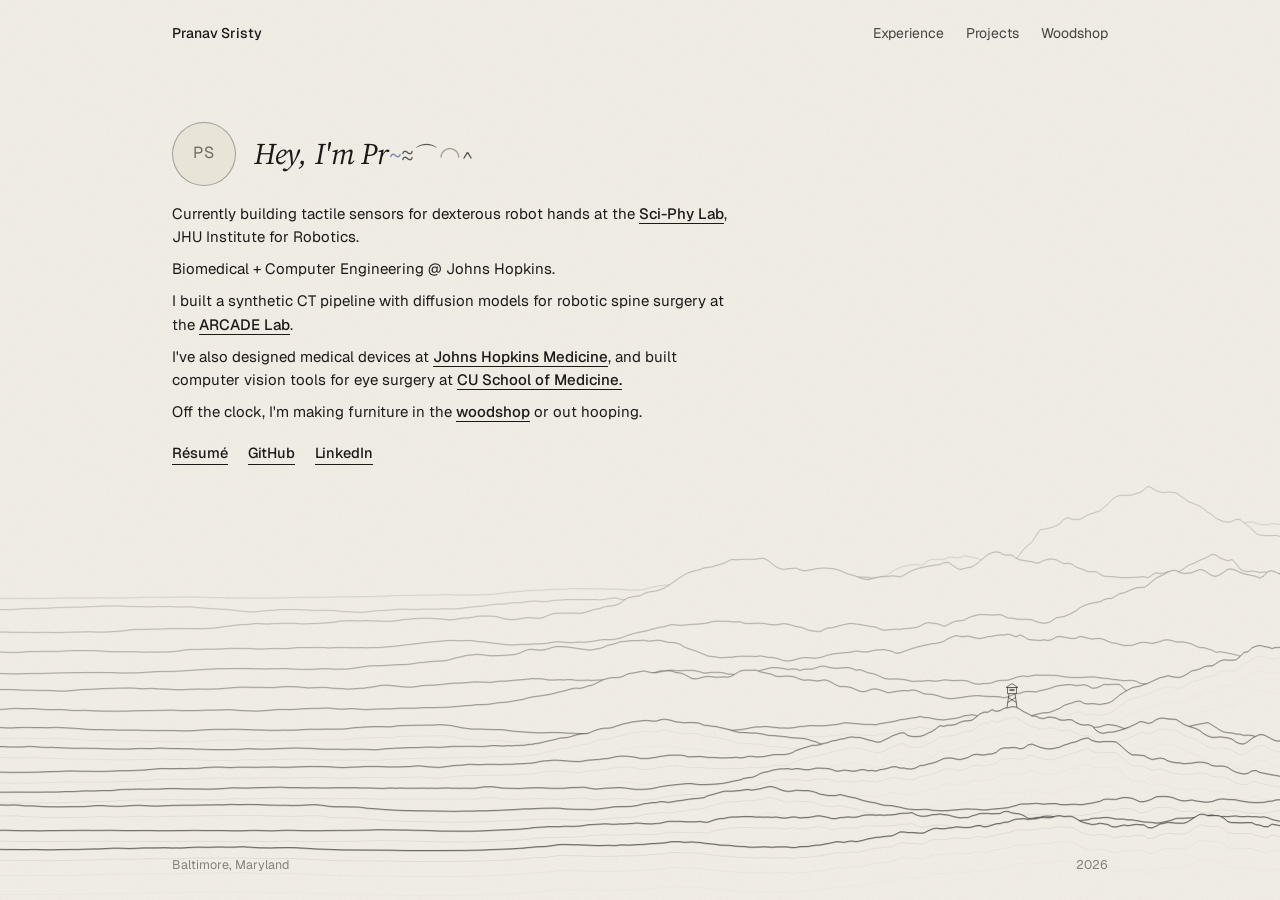
==== commit b288acba: "changed spacing" ====
--- a/index.html
+++ b/index.html
@@ -8,7 +8,7 @@
   <link rel="preconnect" href="https://fonts.googleapis.com" />
   <link rel="preconnect" href="https://fonts.gstatic.com" crossorigin />
   <link href="https://fonts.googleapis.com/css2?family=Source+Serif+4:ital,opsz,wght@0,8..60,400;0,8..60,500;1,8..60,400&family=Geist:wght@400..600&display=swap" rel="stylesheet" />
-  <link rel="stylesheet" href="style.css?v=17" />
+  <link rel="stylesheet" href="style.css?v=23" />
 </head>
 <body class="landing">
   <header class="site-header">
@@ -31,7 +31,7 @@
       </div>
       <p class="fade" style="animation-delay:.1s">Currently building tactile sensors for dexterous robot hands at the <a href="experience.html#sciphy">Sci-Phy Lab</a>, JHU Institute for Robotics.</p>
       <p class="fade" style="animation-delay:.16s">Biomedical + Computer Engineering @ Johns Hopkins.</p>
-      <p class="fade" style="animation-delay:.22s">Built a synthetic CT pipeline w/ diffusion models for robotic surgery at the <a href="experience.html#arcade">ARCADE Lab</a>.</p>
+      <p class="fade" style="animation-delay:.22s">I built a synthetic CT pipeline with diffusion models for robotic spine surgery at the <a href="experience.html#arcade">ARCADE Lab</a>.</p>
       <p class="fade" style="animation-delay:.28s">I've also designed medical devices at <a href="experience.html#design-team">Johns Hopkins Medicine</a>, and built computer vision tools for eye surgery at <a href="experience.html#cu-medicine">CU School of Medicine.</a></p>
       <p class="fade" style="animation-delay:.34s">Off the clock, I'm making furniture in the <a href="woodworking.html">woodshop</a> or out hooping.</p>
       <p class="links fade" style="animation-delay:.4s"><a href="resume.pdf" target="_blank">Résumé</a><a href="https://github.com/yourusername" target="_blank" rel="noopener">GitHub</a><a href="https://linkedin.com/in/yourusername" target="_blank" rel="noopener">LinkedIn</a></p>
@@ -39,6 +39,6 @@
     <div class="wrap colophon"><span>Baltimore, Maryland</span><span>2026</span></div>
   </main>
 
-  <script src="scene.js?v=18"></script>
+  <script src="scene.js?v=23"></script>
 </body>
 </html>
--- a/style.css
+++ b/style.css
@@ -327,7 +327,7 @@
 /* a little paper grain over everything */
 .ink-hero::after { content: ""; position: absolute; inset: 0; pointer-events: none; opacity: .08; mix-blend-mode: multiply;
   background-image: url("data:image/svg+xml,%3Csvg xmlns='http://www.w3.org/2000/svg' width='180' height='180'%3E%3Cfilter id='n'%3E%3CfeTurbulence type='fractalNoise' baseFrequency='.85' numOctaves='2' stitchTiles='stitch'/%3E%3C/filter%3E%3Crect width='100%25' height='100%25' filter='url(%23n)'/%3E%3C/svg%3E"); }
-.landing .intro { position: absolute; left: 0; right: 0; top: 17%; z-index: 2; pointer-events: none; }
+.landing .intro { position: absolute; left: 0; right: 0; top: clamp(84px, 13.5%, 150px); z-index: 2; pointer-events: none; }
 .landing .intro > * { max-width: 35rem; pointer-events: auto; }
 .landing .hello { display: flex; align-items: center; gap: 18px; margin-bottom: 16px; }
 .landing .intro h1 { font-family: var(--serif); font-style: italic; font-weight: 400; font-size: 30px; line-height: 1.2; letter-spacing: -.01em; white-space: nowrap; }
